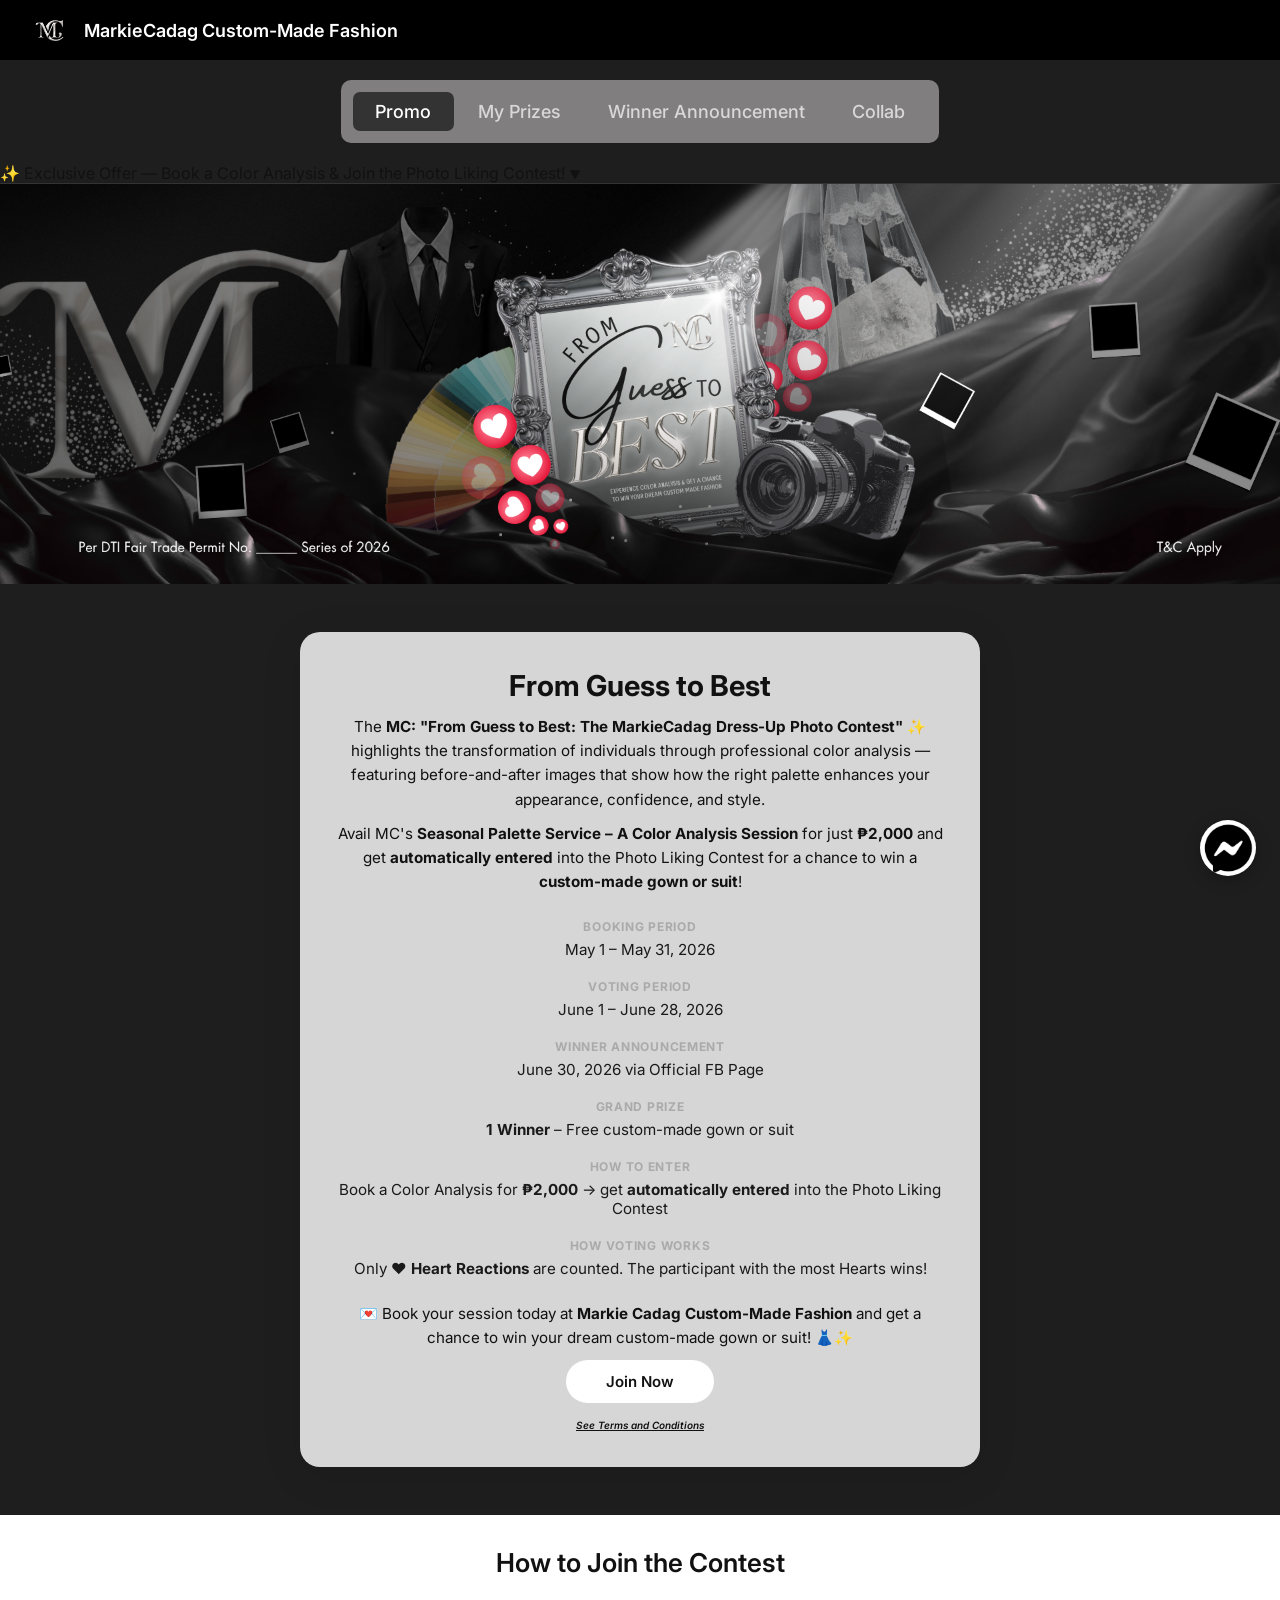
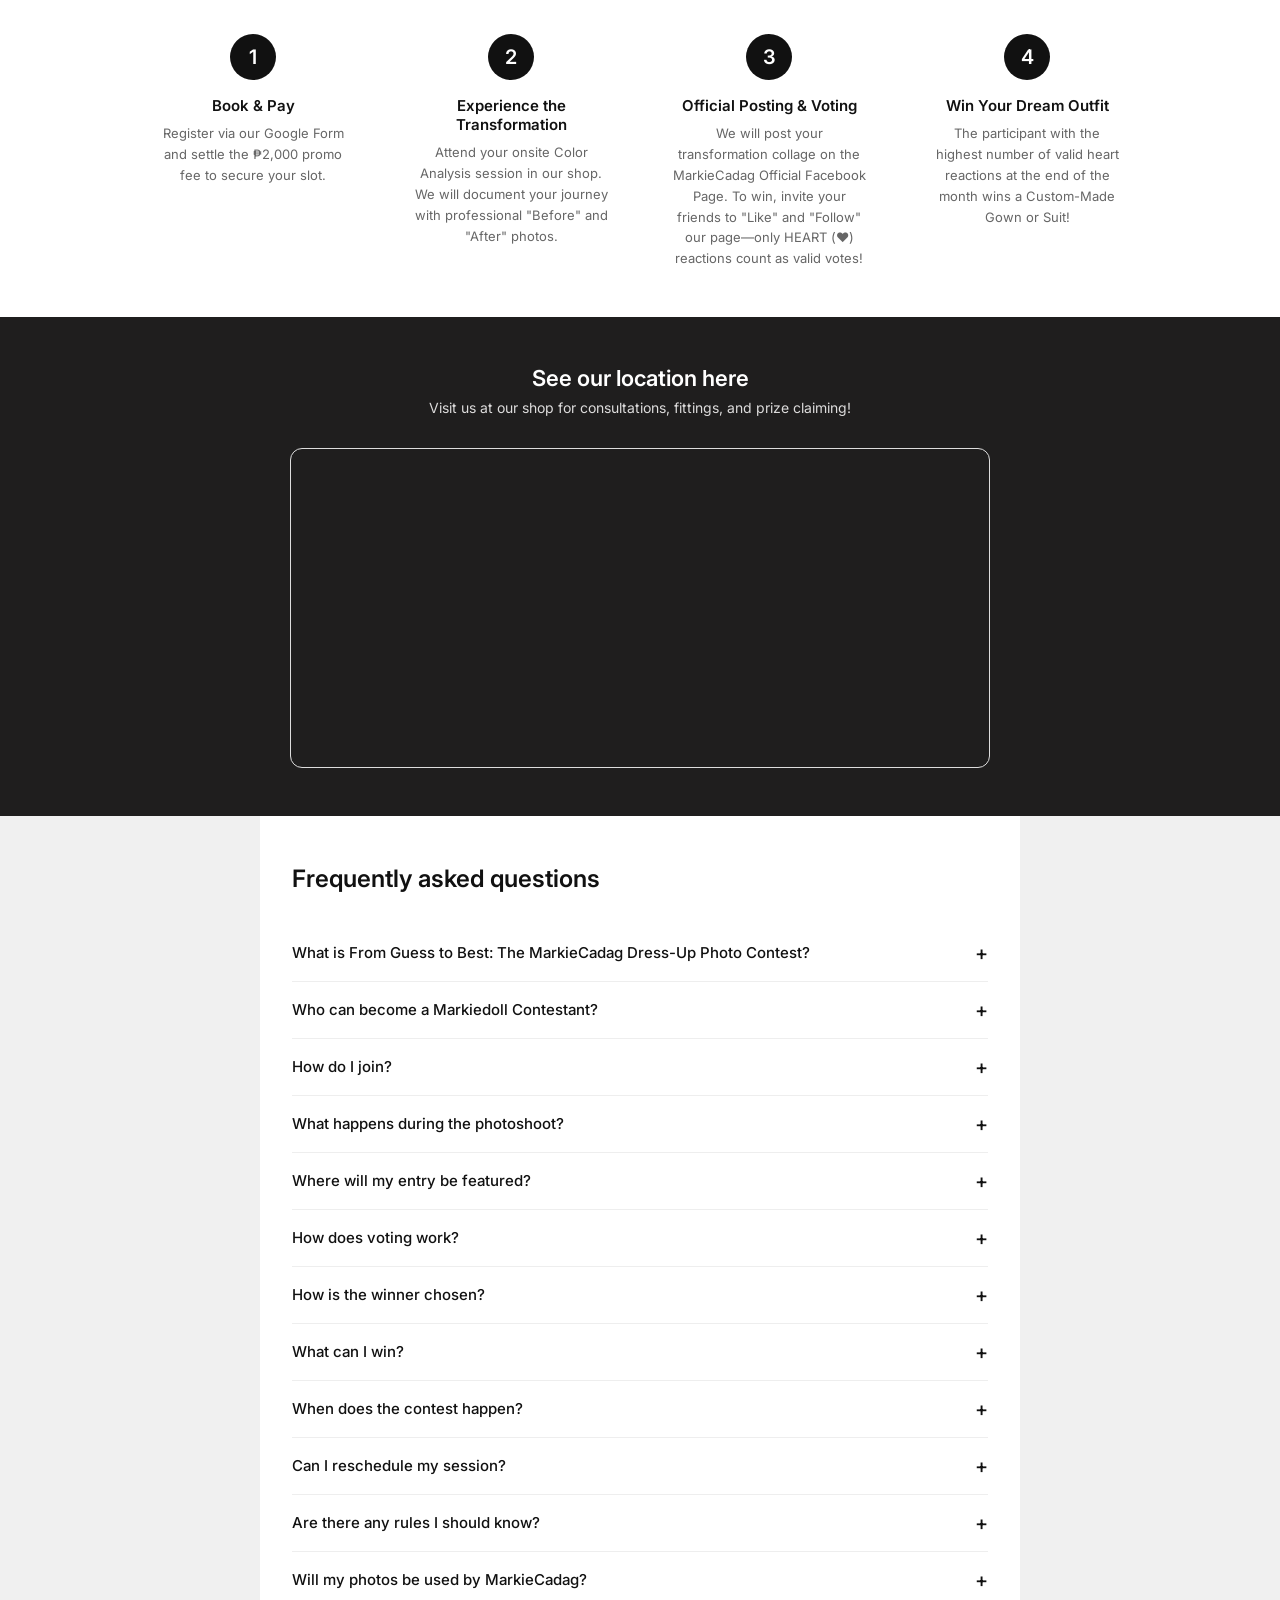
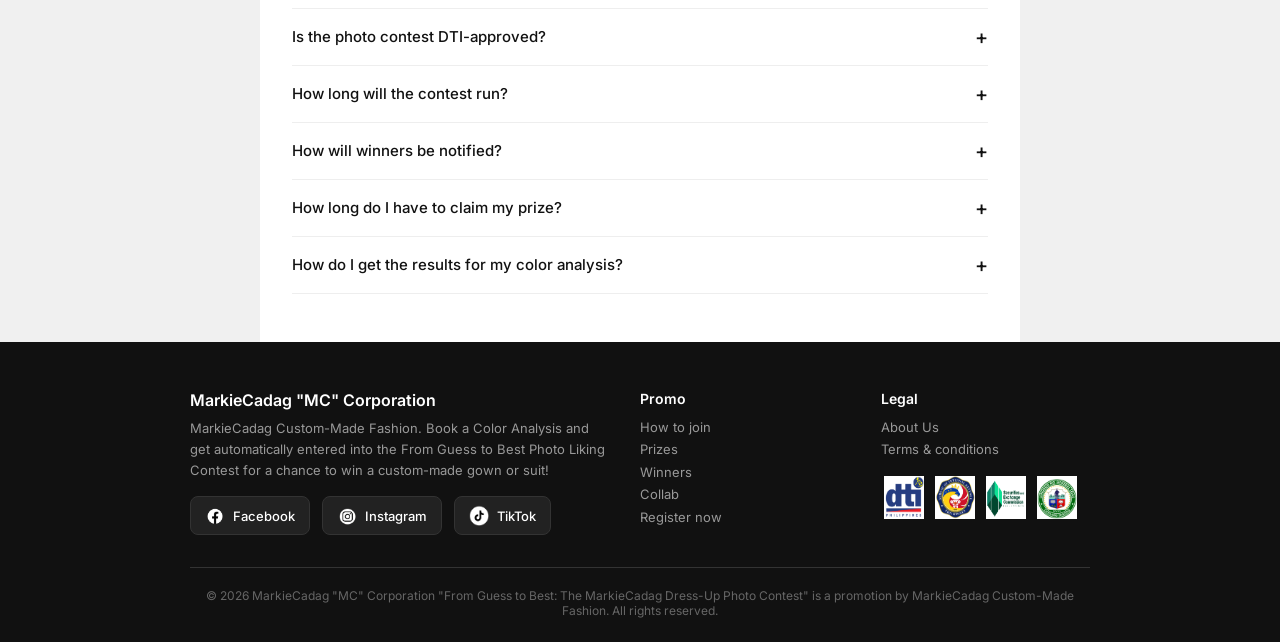
==== index.html @ fa9a9b85 "Update index.html" ====
<!DOCTYPE html>
<html lang="en">
<head>
  <meta charset="UTF-8" />
  <meta name="viewport" content="width=device-width, initial-scale=1.0" />
  <link rel="icon" type="image/x-icon" href="/images/mc_logo.jpg">
  <title>MC: From Guess to Best: The MarkieCadag Dress-Up Photo Contest</title>
  <link href="https://fonts.googleapis.com/css2?family=Inter:wght@400;500;600&display=swap" rel="stylesheet" />
  <link rel="stylesheet" href="style.css" />
  <script src="main.js" defer></script>
</head>
<body>

  <!-- ── NAVIGATION ── -->
  <nav class="nav">
    <img src="/images/mc_logo.jpg" style="width:36px;height:36px;border-radius:50%;">
    <span class="nav-name">MarkieCadag Custom-Made Fashion </span>
  </nav>

  <!-- ── TAB NAVIGATION ── -->
  <div class="tab-nav-wrap">
    <div class="tab-nav">
      <button class="tab-btn active" onclick="showTab('promo', this)">Promo</button>
      <button class="tab-btn" onclick="showTab('prizes', this)">My Prizes</button>
      <button class="tab-btn" onclick="showTab('winners', this)">Winner Announcement</button>
      <button class="tab-btn" onclick="showTab('partners', this)">Collab</button>
    </div>
  </div>

  <!-- ════════════════════════════ -->
  <!--        PROMO TAB            -->
  <!-- ════════════════════════════ -->
  <div id="tab-promo" class="tab-panel active">
  <!-- ── COLOR ANALYSIS TOGGLE SECTION ── -->
  <div class="ca-banner">
    <div class="ca-banner-bg"></div>
      <span>✨ Exclusive Offer — Book a Color Analysis & Join the Photo Liking Contest!</span>
      <span class="ca-toggle-icon">▼</span>
    <div class="ca-body">
      <div class="ca-content">

        <div class="ca-intro">
          <h2>MarkieCadag Seasonal Palettes</h2>
          <p class="ca-subtitle">A personal color analysis service — the <strong>first of its kind in Cavite</strong></p>
          <p>A color analysis provides a detailed profile based on your skin tone, hair color, eye color, and undertones — helping you discover which hair colors, makeup, nails, and clothing best complement your unique complexion. Every analysis is personalized to you.</p>
        </div>

        <div class="ca-seasons">
          <div class="ca-season spring">🌸 Spring</div>
          <div class="ca-season summer">☀️ Summer</div>
          <div class="ca-season autumn">🍂 Autumn</div>
          <div class="ca-season winter">❄️ Winter</div>
        </div>
        <p class="ca-seasons-note">The four seasonal palettes are matched to your natural coloring — undertone, contrast, and intensity — just like the colors found in nature across each season.</p>

        <div class="ca-process">
          <h3>The Process</h3>
          <ul>
            <li>✔️ Personal consultation to assess your skin tone and undertone</li>
            <li>✔️ Fabric and color draping to find your most flattering palette</li>
            <li>✔️ Expert styling recommendations for gowns and outfits</li>
            <li>✔️ Guidance on colors to wear (and avoid) for any occasion</li>
          </ul>
        </div>

        <div class="ca-offer">
          <p>✨ <strong>EXCLUSIVE OFFER:</strong> Book your Color Analysis Session for only <strong>₱2,000</strong> and get <strong>automatically entered 📸</strong> into the <strong>From Guess to Best Photo Liking Contest!</strong></p>
          <p>Win a chance to take home a <strong>custom-made gown or suit</strong>! 👗✨</p>
          <p>Discover your true seasonal palette and transform your look — because the right color doesn't just fit, you <em>glow</em> in it. 💫</p>
          <p>💌 Book your session today at <strong>Markie Cadag Custom-Made Fashion</strong></p>
          <a class="participate-btn" href="https://docs.google.com/forms/d/e/1FAIpQLSfZwjVvJwP896r486TQmcQbe8QaKeUr9hTY--pZrmanHstMAw/viewform?usp=preview" target="_blank">Book Now</a>
        </div>
      </div>
    </div>
  </div>

    <!-- Hero Poster -->
    <div class="hero-wrap">
       <div class="poster-placeholder">
          <img src="/images/header_img.png" class="hero-img">
        </div>
    </div>

<!-- Promo Info Card -->
<div class="promo-info-wrap">
  <div class="promo-info-card">
    <h2>From Guess to Best</h2>
    <p>The <strong>MC: "From Guess to Best: The MarkieCadag Dress-Up Photo Contest" ✨</strong> highlights the transformation of individuals through professional color analysis — featuring before-and-after images that show how the right palette enhances your appearance, confidence, and style.</p>
    <p>Avail MC's <strong>Seasonal Palette Service – A Color Analysis Session</strong> for just <strong>₱2,000</strong> and get <strong>automatically entered</strong> into the Photo Liking Contest for a chance to win a <strong>custom-made gown or suit</strong>!</p>
    <div class="promo-details-center">
      <div class="promo-detail-block">
        <span class="promo-detail-label">Booking Period</span>
        <span class="promo-detail-value">May 1 – May 31, 2026</span>
      </div>
      <div class="promo-detail-block">
        <span class="promo-detail-label">Voting Period</span>
        <span class="promo-detail-value">June 1 – June 28, 2026</span>
      </div>
      <div class="promo-detail-block">
        <span class="promo-detail-label">Winner Announcement</span>
        <span class="promo-detail-value">June 30, 2026 via Official FB Page</span>
      </div>
      <div class="promo-detail-block">
        <span class="promo-detail-label">Grand Prize</span>
        <ul class="promo-prize-list">
          <li><strong>1 Winner</strong> – Free custom-made gown or suit</li>
        </ul>
      </div>
      <div class="promo-detail-block">
        <span class="promo-detail-label">How to Enter</span>
        <span class="promo-detail-value">Book a Color Analysis for <strong>₱2,000</strong> → get <strong>automatically entered</strong> into the Photo Liking Contest</span>
      </div>
      <div class="promo-detail-block">
        <span class="promo-detail-label">How Voting Works</span>
        <span class="promo-detail-value">Only <strong>❤️ Heart Reactions</strong> are counted. The participant with the most Hearts wins!</span>
      </div>
    </div>
    <p class="promo-cta-text">💌 Book your session today at <strong>Markie Cadag Custom-Made Fashion</strong> and get a chance to win your dream custom-made gown or suit! 👗✨</p>
    <div class="promo-btn-group">
      <a class="participate-btn" href="https://docs.google.com/forms/d/e/1FAIpQLSfZwjVvJwP896r486TQmcQbe8QaKeUr9hTY--pZrmanHstMAw/viewform?usp=preview" target="_blank">Join Now</a>
    </div>
    <a class="tnc-link" href="tnc.html">See Terms and Conditions</a>
  </div>
</div>
  <!-- ── CLIENT WORK SLIDESHOW ──
  <div class="slideshow-section">
    <div class="promo-bg-track" id="promoBgTrack"></div>
  </div> -->
    <!-- Steps -->
    <div class="steps-section">
      <h2>How to Join the Contest</h2>
      <div class="steps-grid">
        <div class="step-card">
          <div class="step-num">1</div>
          <h3>Book & Pay</h3>
          <p>Register via our Google Form and settle the ₱2,000 promo fee to secure your slot.</p>
        </div>
        <div class="step-card">
          <div class="step-num">2</div>
          <h3>Experience the Transformation</h3>
          <p>Attend your onsite Color Analysis session in our shop. We will document your journey with professional "Before" and "After" photos.</p>
        </div>
        <div class="step-card">
          <div class="step-num">3</div>
          <h3>Official Posting & Voting</h3>
          <p>We will post your transformation collage on the MarkieCadag Official Facebook Page. To win, invite your friends to "Like" and "Follow" our page—only HEART (❤️) reactions count as valid votes!</p>
        </div>
        <div class="step-card">
          <div class="step-num">4</div>
          <h3>Win Your Dream Outfit</h3>
          <p>The participant with the highest number of valid heart reactions at the end of the month wins a Custom-Made Gown or Suit!</p>
        </div>
    </div>
  </div>

    <!-- Map / Location -->
    <div class="outlets-section">
      <h2>See our location here</h2>
      <p>Visit us at our shop for consultations, fittings, and prize claiming!</p>
      <div class="map-container">
        <iframe
          class="map-embed"
          src="https://www.google.com/maps/embed?pb=!1m18!1m12!1m3!1d3866.0079127958984!2d120.91348104034364!3d14.310972986199527!2m3!1f0!2f0!3f0!3m2!1i1024!2i768!4f13.1!3m3!1m2!1s0x3397d589eeb5bbed%3A0xb4084cfab37a0599!2sMARKIECADAG%20%22MC%22%20CUSTOM-MADE%20FASHION!5e0!3m2!1sen!2sph!4v1775528312958!5m2!1sen!2sph"
          allowfullscreen=""
          loading="lazy"
          referrerpolicy="no-referrer-when-downgrade">
        </iframe>
      </div>
    </div>

    <!-- FAQ -->
    <div class="faq-section">
      <h2>Frequently asked questions</h2>

      <div class="faq-item">
        <button class="faq-q" onclick="toggleFaq(this)">What is From Guess to Best: The MarkieCadag Dress-Up Photo Contest?</button>
        <div class="faq-a">It’s an exclusive photo contest by MarkieCadag Custom-Made Fashion where our clients—now called Markiedoll Contestants—showcase their stunning transformation through our Seasonal Palettes Color Analysis. From unsure to unforgettable—this is your moment.</div>
      </div>

      <div class="faq-item">
        <button class="faq-q" onclick="toggleFaq(this)">Who can become a Markiedoll Contestant?</button>
        <div class="faq-a">
          Anyone can step into their Markiedoll era! ✨ As long as you are:
          <ul>
            <li>18 years old and above</li>
            <li>A Philippine resident</li>
            <li>Successfully booked and completed your Seasonal Palettes session</li>
          </ul>
        </div>
      </div>

      <div class="faq-item">
        <button class="faq-q" onclick="toggleFaq(this)">How do I join?</button>
        <div class="faq-a">
          Joining is effortless:
          <ul>
            <li>Register through our official form</li>
            <li>Avail of the Seasonal Palettes session at ₱2,000</li>
            <li>Attend your scheduled session</li>
            <li>Let us capture your glow-up</li>
          </ul>
          Once done, you're officially a Markiedoll Contestant 💖
        </div>
      </div>

      <div class="faq-item">
        <button class="faq-q" onclick="toggleFaq(this)">What happens during the photoshoot?</button>
        <div class="faq-a">
          We capture your transformation story:
          <ul>
            <li>A "Before" photo (your natural starting point)</li>
            <li>An "After" moment where your glow truly shines ✨</li>
          </ul>
          For your after look, Markiedolls are encouraged to take a creative selfie that highlights their Seasonal Palette results — your colors, your moment, your spotlight.
        </div>
      </div>

      <div class="faq-item">
        <button class="faq-q" onclick="toggleFaq(this)">Where will my entry be featured?</button>
        <div class="faq-a">Your transformation will be showcased on the official MarkieCadag Facebook page, where your glow-up gets the attention it deserves.</div>
      </div>

      <div class="faq-item">
        <button class="faq-q" onclick="toggleFaq(this)">How does voting work?</button>
        <div class="faq-a">
          It's all about the love ❤️
          <ul>
            <li>Only Heart Reactions (❤️) count</li>
            <li>Voters must Like and Follow the official page</li>
            <li>The more hearts you earn, the closer you are to the crown</li>
          </ul>
        </div>
      </div>

      <div class="faq-item">
        <button class="faq-q" onclick="toggleFaq(this)">How is the winner chosen?</button>
        <div class="faq-a">
          Each batch will crown:
          <ul>
            <li>👑 1 Markiedoll of the Season (highest valid hearts)</li>
            <li>✨ 3 Radiant Finalists (consolation winners)</li>
          </ul>
          In case of a tie, judging will be based on:
          <ul>
            <li>Color Accuracy</li>
            <li>Overall Transformation</li>
          </ul>
        </div>
      </div>

      <div class="faq-item">
      <button class="faq-q" onclick="toggleFaq(this)">What can I win?</button>
      <div class="faq-a">
        Because every Markiedoll deserves luxury:
        <ul>
          <li>👑 Grand Prize: A custom-made gown or suit</li>
          <li>✨ Consolation Prize: 30% off on a custom-made piece (valid for 1 year)</li>
        </ul>
      </div>
    </div>

      <div class="faq-item">
        <button class="faq-q" onclick="toggleFaq(this)">When does the contest happen?</button>
        <div class="faq-a">The contest runs in exclusive batches (or seasons) lasting approximately 2 months each. All Markiedoll Contestants within a batch compete together, and the Markiedoll of the Season is crowned at the end of the second month.</div>
      </div>

      <div class="faq-item">
        <button class="faq-q" onclick="toggleFaq(this)">Can I reschedule my session?</button>
        <div class="faq-a">Yes, with a little planning ✨ Requests must be made at least 48 hours in advance and are subject to availability.</div>
      </div>

      <div class="faq-item">
        <button class="faq-q" onclick="toggleFaq(this)">Are there any rules I should know?</button>
        <div class="faq-a">
          To keep the competition fair and fabulous:
          <ul>
            <li>No fake accounts, bots, or auto-likers</li>
            <li>Votes must come from real followers</li>
            <li>Violations lead to disqualification</li>
          </ul>
        </div>
      </div>

      <div class="faq-item">
        <button class="faq-q" onclick="toggleFaq(this)">Will my photos be used by MarkieCadag?</button>
        <div class="faq-a">Yes—by joining, you become part of the brand story 💫 Your photos may be used for promotional features showcasing your transformation.</div>
      </div>

      <div class="faq-item">
        <button class="faq-q" onclick="toggleFaq(this)">Is the photo contest DTI-approved?</button>
        <div class="faq-a">Yes. The contest is registered with the Department of Trade and Industry (DTI). The permit number will be displayed in all official announcements.</div>
      </div>

      <div class="faq-item">
        <button class="faq-q" onclick="toggleFaq(this)">How long will the contest run?</button>
        <div class="faq-a">The booking period runs from May 1 to May 31, 2026. Voting runs June 1–28, 2026, with the winner announced on June 30, 2026.</div>
      </div>

      <div class="faq-item">
        <button class="faq-q" onclick="toggleFaq(this)">How will winners be notified?</button>
        <div class="faq-a">
          Winners will receive their well-deserved moment via:
          <ul>
            <li>SMS</li>
            <li>Private Message</li>
            <li>Registered Mail</li>
          </ul>
        </div>
      </div>
      
      <div class="faq-item">
        <button class="faq-q" onclick="toggleFaq(this)">How long do I have to claim my prize?</button>
        <div class="faq-a">You have 60 days to claim your prize after notification. Don’t miss your moment!</div>
      </div>

      <div class="faq-item">
        <button class="faq-q" onclick="toggleFaq(this)">How do I get the results for my color analysis?</button>
        <div class="faq-a">You can get the results of your color analysis after the consultation. Giving a soft and hard copy of the results. The soft copy will be sent to you via email after the consultation.</div>
      </div>
    </div>
  </div>

  <!-- ════════════════════════════ -->
  <!--        PRIZES TAB           -->
  <!-- ════════════════════════════ -->
<div id="tab-prizes" class="tab-panel">
  <div class="prizes-header">
    <h2>Prizes</h2>
    <p>4 winners per batch. Could you be next?</p>
  </div>

  <div class="prizes-grid">
    <div class="prize-card">
      <h3>👑 Grand Prize</h3>
      <h4 style="font-size: 14px; font-weight: 500; color: #444; margin-bottom: 0.5rem;">Custom-Made Gown or Suit</h4>
      <p>A custom-made gown or suit designed exclusively for you by MarkieCadag Custom-Made Fashion. You may provide inspiration or reference photos for the design.</p>
      <span class="prize-qty">1 winner per batch</span>
      <p class="tnc_prizes">T&C Apply</p>
    </div>
    <div class="prize-card">
      <h3>✨ Consolation Prize</h3>
      <h4 style="font-size: 14px; font-weight: 500; color: #444; margin-bottom: 0.5rem;">30% Discount Voucher</h4>
      <p>A voucher for 30% off on any custom-made garment by MarkieCadag Custom-Made Fashion. Valid for one (1) year from date of issuance.</p>
      <span class="prize-qty">3 winners per batch</span>
      <p class="tnc_prizes">T&C Apply</p>
    </div>
  </div>

  <div class="prizes-note">
    <p>Prizes are transferable but not convertible to cash. Additional accessories or modifications beyond the standard design are at the winner's expense. For out-of-town winners, consultations are conducted online and shipping fees are shouldered by the winner.</p>
    <a class="participate-btn" href="https://docs.google.com/forms/d/e/1FAIpQLSfZwjVvJwP896r486TQmcQbe8QaKeUr9hTY--pZrmanHstMAw/viewform?usp=preview" target="_blank">Join Now</a>
  </div>
</div>
  <!-- ════════════════════════════ -->
  <!--       WINNERS TAB           -->
  <!-- ════════════════════════════ -->
  <div id="tab-winners" class="tab-panel">

    <div class="winners-header">
      <h2>Winner Announcement</h2>
    </div>
    <div class="announcement">
      <h3>No winners yet. The announcement is on June 30, 2026 via the official Facebook page — stay tuned!</h3>
    </div>
    <div class="winners-table-section">
      
    </div>

    <div class="winners-notice-block">
      <p>Winners are announced via the official <a href="https://www.facebook.com/MCmarkiecadag" target="_blank">Markie Cadag Facebook page</a> through a live draw at the end of the month.</p>
    </div>

  </div>

    <!-- ════════════════════════════ -->
  <!--       OUR SUPPLIERS PARTNERS TAB          -->
  <!-- ════════════════════════════ -->
  <div id="tab-partners" class="tab-panel">
    <div class="partners-header">
      <h2>Our Collaborators</h2>
      <p>The collaborators who make this possible.</p>
    </div>

    <!-- Sponsor grid — add more .sponsor-card items as sponsors come in -->
    <div class="partners-grid">
      <!-- PLACEHOLDER: replace src, href, and name when sponsor is confirmed -->
      <a class="sponsor-card" target="_blank">
        <div class="sponsor-img-wrap">
          <img src="/images/partners/icon_catering.png" alt="Sponsor" class="sponsor-img">
          <div class="sponsor-overlay">Coming Soon</div>
        </div>
        <span class="sponsor-name">Catering Services</span>
      </a>

      <a class="sponsor-card" target="_blank">
        <div class="sponsor-img-wrap">
          <img src="/images/partners/icon_cp.png" alt="Sponsor" class="sponsor-img">
          <div class="sponsor-overlay">Coming Soon</div>
        </div>
        <span class="sponsor-name">Cakes & Pastries</span>
      </a>

      <a class="sponsor-card" target="_blank">
        <div class="sponsor-img-wrap">
          <img src="/images/partners/icon_events.png" alt="Sponsor" class="sponsor-img">
          <div class="sponsor-overlay">Coming Soon</div>
        </div>
        <span class="sponsor-name">Events Entertainment</span>
      </a>

      <a class="sponsor-card" target="_blank">
        <div class="sponsor-img-wrap">
          <img src="/images/partners/icon_eventstylist.png" alt="Sponsor" class="sponsor-img">
          <div class="sponsor-overlay">Coming Soon</div>
        </div>
        <span class="sponsor-name">Events Stylist</span>
      </a>

      <a class="sponsor-card" target="_blank">
        <div class="sponsor-img-wrap">
          <img src="/images/partners/icon_eventvenue.png" alt="Sponsor" class="sponsor-img">
          <div class="sponsor-overlay">Coming Soon</div>
        </div>
        <span class="sponsor-name">Events Venue</span>
      </a>

      <a class="sponsor-card" target="_blank">
        <div class="sponsor-img-wrap">
          <img src="/images/partners/icon_floral.png" alt="Sponsor" class="sponsor-img">
          <div class="sponsor-overlay">Coming Soon</div>
        </div>
        <span class="sponsor-name">Floral Arrangements</span>
      </a>

      <a class="sponsor-card" target="_blank">
        <div class="sponsor-img-wrap">
          <img src="/images/partners/icon_hairnmakeup.png" alt="Sponsor" class="sponsor-img">
          <div class="sponsor-overlay">Coming Soon</div>
        </div>
        <span class="sponsor-name">Hair & Makeup</span>
      </a>

      <a class="sponsor-card" target="_blank">
        <div class="sponsor-img-wrap">
          <img src="/images/partners/icon_micspeakers.png" alt="Sponsor" class="sponsor-img">
          <div class="sponsor-overlay">Coming Soon</div>
        </div>
        <span class="sponsor-name">Microphones & Speakers</span>
      </a>

      <a class="sponsor-card" target="_blank">
        <div class="sponsor-img-wrap">
          <img src="/images/partners/icon_pv.png" alt="Sponsor" class="sponsor-img">
          <div class="sponsor-overlay">Coming Soon</div>
        </div>
        <span class="sponsor-name">Photography & Videography</span>
      </a>
      
      <a class="sponsor-card" target="_blank">
        <div class="sponsor-img-wrap">
          <img src="/images/partners/icon_si.png" alt="Sponsor" class="sponsor-img">
          <div class="sponsor-overlay">Coming Soon</div>
        </div>
        <span class="sponsor-name">Souvenirs & Invitations</span>
      </a>

      <a class="sponsor-card" target="_blank">
        <div class="sponsor-img-wrap">
          <img src="/images/partners/icon_ess&acc.png" alt="Sponsor" class="sponsor-img">
          <div class="sponsor-overlay">Coming Soon</div>
        </div>
        <span class="sponsor-name">Essentials & Accessories</span>
      </a>

      <a class="sponsor-card" target="_blank">
        <div class="sponsor-img-wrap">
          <img src="/images/partners/mc_comingsoon.jpg" alt="Sponsor" class="sponsor-img">
          <div class="sponsor-overlay">Coming Soon</div>
        </div>
        <span class="sponsor-name">Coming Soon</span>
      </a>
    </div>

    <div class="partners-cta">
      <p>Interested in becoming a collaborator?</p>
      <a class="participate-btn" href="https://www.facebook.com/MCmarkiecadag" target="_blank">Message us on Facebook</a>
    </div>

  </div>

  <!-- ── FOOTER ── -->
  <footer>
    <div class="footer-grid">
      <div class="footer-brand">
        <h3>MarkieCadag "MC" Corporation</h3>
        <p>MarkieCadag Custom-Made Fashion. Book a Color Analysis and get automatically entered into the From Guess to Best Photo Liking Contest for a chance to win a custom-made gown or suit!</p>
        <div class="social-links">
          <a class="social-icon-btn" href="https://www.facebook.com/MCmarkiecadag" target="_blank" aria-label="Facebook">
            <img src="/images/social-media/icon_fb_bw.png" alt="Facebook" width="20" height="20">
            Facebook
          </a>
          <a class="social-icon-btn" href="https://www.instagram.com/markiecadagcustommadefashion" target="_blank" aria-label="Instagram">
            <img src="/images/social-media/icon_ig_bw.png" alt="Instagram" width="20" height="20">
            Instagram
          </a>
          <a class="social-icon-btn" href="https://www.tiktok.com/@mccustommadefashion" target="_blank" aria-label="TikTok">
            <img src="/images/social-media/icon_tt_bw.png" alt="TikTok" width="20" height="20">
            TikTok
          </a>
        </div>
      </div>
      <div class="footer-col">
        <h4>Promo</h4>
        <a href="#" onclick="showTab('promo', document.querySelectorAll('.tab-btn')[0]); return false;">How to join</a>
        <a href="#" onclick="showTab('prizes', document.querySelectorAll('.tab-btn')[1]); return false;">Prizes</a>
        <a href="#" onclick="showTab('winners', document.querySelectorAll('.tab-btn')[2]); return false;">Winners</a>
        <a href="#" onclick="showTab('partners', document.querySelectorAll('.tab-btn')[3]); return false;">Collab</a>
        <a href="https://forms.gle/apd4M7ybguxNPk2W8" target="_blank">Register now</a>
      </div>
      <div class="footer-col">
        <h4>Legal</h4>
        <a href="about.html">About Us</a>
        <a href="tnc.html">Terms &amp; conditions</a>
         <div class="legal-logo-wrap">
            <div class="legal-logo-grid">
              <div class="legal-logo">
                <img src="/images/legal/icon_dti.png" alt="DTI Logo">
              </div>
              <div class="legal-logo">
                <img src="/images/legal/icon_bir.png" alt="BIR Logo">
              </div>
               <div class="legal-logo">
                <img src="/images/legal/icon_sec.png" alt="SEC Logo">
              </div>
               <div class="legal-logo">
                <img src="/images/legal/icon_gentri.png" alt="Gen Tri Logo">
              </div>      
          </div>
        </div>
      </div>
    </div>
    <div class="footer-bottom">
      <p>© 2026 MarkieCadag "MC" Corporation "From Guess to Best: The MarkieCadag Dress-Up Photo Contest" is a promotion by MarkieCadag Custom-Made Fashion. All rights reserved.</p>
    </div>
  </footer>
      <a class="msg-float-btn" href="https://www.facebook.com/MCmarkiecadag" target="_blank">
        <img src="/images/social-media/icon_mess.png" alt="Message us on Messenger">
      </a>
</body>
</html>
---- style.css ----
* {
  box-sizing: border-box;
  margin: 0;
  padding: 0;
  font-family: 'Inter', sans-serif;
}

body {
  background: #f0f0f0;
  color: #111;
  min-height: 100vh;
  display: flex;
  flex-direction: column;
  overflow-x: hidden;
}

/* ── NAV ── */
.nav {
  background: rgb(0, 0, 0);
  padding: 0 2rem;
  display: flex;
  align-items: center;
  height: 60px;
  gap: 1rem;
  position: sticky;
  top: 0;
  z-index: 100;
}

.nav-name {
  color: #ffffff;
  font-size: 18px;
  font-weight: 600;
}

/* ── TAB NAV ── */
.tab-nav-wrap {
  display: flex;
  justify-content: center;
  padding: 1.25rem 0;
  position: sticky;
  top: 60px;
  z-index: 99;
  background: #1f1e1e;
  transition: background 0.3s ease;
}

.tab-nav {
  background: #807e7e;
  border-radius: 10px;
  display: inline-flex;
  padding: 12px;
  gap: 2px;
}

.tab-btn {
  padding: 0.55rem 1.4rem;
  font-size: 18px;
  font-weight: 500;
  cursor: pointer;
  border: none;
  background: transparent;
  color: rgba(255, 255, 255, 0.7);
  border-radius: 7px;
  transition: background 0.15s, color 0.15s;
  white-space: nowrap;
  font-family: 'Inter', sans-serif;
}

.tab-btn.active {
  background: #333;
  color: white;
}

/* ── TAB PANELS ── */
.tab-panel {
  display: none;
}

.tab-panel.active {
  display: block;
}

/* ── HERO POSTER ── */
.hero-wrap {
  display: flex;
  justify-content: center;
  background: #1f1e1e;
}

.hero-img {
  width: 100%;
  height: auto;
  display: block;
  object-fit: cover;
  border-radius: 0px
}

.hero-poster {
  width: 100%;
  height: auto; 
  max-width: 1700px;
  border-radius: 14px;
  overflow: hidden;
  background: transparent;
}

.poster-placeholder {
  width: 100%;
  display: flex;
  flex-direction: column;
  align-items: center;
  background: transparent;
  color: transparent;
  font-size: 14px;
  gap: 8px;
}

.poster-placeholder span {
  font-size: 32px;
}


/* ── PROMO INFO CARD ── */
.promo-info-wrap {
  position: relative;
  overflow: hidden;
  padding: 48px 16px;
  background: #1f1e1e;
  min-height: auto;
}
img, iframe {
  max-width: 100%;
  height: auto;
  display: block;
}
/* ── SLIDESHOW SECTION ── */
.slideshow-section {
  position: relative;
  overflow: hidden;
  height: 460px;
  background: #1f1e1e;
  display: flex;
  align-items: center;
}

.promo-bg-track {
  position: absolute;
  top: 0;
  left: 0;
  display: flex;
  align-items: center;
  gap: 16px;
  will-change: transform;
  z-index: 0;
  pointer-events: auto;
  border-radius: 12px;
}

/* exception for scrolling bg images */
.promo-bg-track img {
  height: 400px !important;
  max-height: none !important;
  width: auto;
  object-fit: cover;
  border-radius: 12px;
  opacity: 0.85;
  flex-shrink: 0;
  filter: grayscale(10%);
  user-select: none;
  -webkit-user-drag: none;
}

.promo-bg-track a {
  flex-shrink: 0;
  display: block;
}

.promo-bg-track img {
  height: 500px !important;
  max-height: none !important;
  width: auto;
  object-fit: cover;
  border-radius: 12px;
  opacity: 0.85;
  flex-shrink: 0;
  filter: grayscale(10%);
  user-select: none;
  -webkit-user-drag: none;
}
/* Card */
.promo-info-card {
  position: relative;
  z-index: 1;
  max-width: 680px;
  margin: 0 auto;
  background: rgba(255, 255, 255, 0.82);
  /* backdrop-filter: blur(10px);
  -webkit-backdrop-filter: blur(10px); */
  border-radius: 20px;
  padding: 36px 32px;
  box-shadow: 0 8px 40px rgba(0,0,0,0.10);
  text-align: center;
}

.promo-info-card h2 {
  font-size: 1.8rem;
  margin-bottom: 12px;
}

.promo-info-card p {
  font-size: 0.95rem;
  line-height: 1.6;
  margin-bottom: 10px;
}

/* Centered details */
.promo-details-center {
  margin: 24px 0;
  display: flex;
  flex-direction: column;
  align-items: center;
  gap: 20px;
}

.promo-detail-block {
  display: flex;
  flex-direction: column;
  align-items: center;
  gap: 6px;
}

.promo-detail-label {
  font-size: 0.75rem;
  font-weight: 700;
  text-transform: uppercase;
  letter-spacing: 0.06em;
  color: #aaa;
}

.promo-detail-value {
  font-size: 0.95rem;
  color: #1a1a1a;
}

/* Prize list */
.promo-prize-list {
  list-style: none;
  padding: 0;
  margin: 0;
  display: flex;
  flex-direction: column;
  gap: 6px;
}

.promo-prize-list li {
  font-size: 0.95rem;
  color: #1a1a1a;
}

.promo-cta-text {
  margin: 18px 0 20px;
  font-size: 0.95rem;
}

/* Buttons */
.promo-btn-group {
  display: flex;
  align-items: center;
  justify-content: center;
  gap: 16px;
  flex-wrap: wrap;
}

@media (max-width: 520px) {
  .promo-info-card { padding: 24px 18px; }
}

/* ── COLOR ANALYSIS BANNER ── */
.ca-banner {
  background: #1f1e1e;
  border-bottom: 1px solid #333;
  position: relative;
  overflow: hidden;
}

.ca-banner-bg {
  position: absolute;
  inset: 0;
  background-image: url('/images/mc_ca_bg.png');
  background-size: cover;
  background-position: center;
  opacity: 0;
  z-index: 0;
  pointer-events: none;
  transition: opacity 0.2s ease;
}

.ca-banner.open .ca-banner-bg {
  opacity: 0.15;
}

@media (min-width: 601px) {
  .ca-banner-bg {
    background-size: cover;
    background-position: center;
    background-repeat: no-repeat;
  }
}

.ca-body {
  position: relative;
  z-index: 1;
  display: none;
  overflow: hidden;
}

.ca-body.open {
  display: block;
}

.ca-toggle {
  position: relative;
  z-index: 1;
  width: 100%;
  background: transparent;
  border: none;
  color: white;
  padding: 1rem 1.5rem;
  font-size: 14px;
  font-weight: 600;
  font-family: 'Inter', sans-serif;
  cursor: pointer;
  display: flex;
  justify-content: space-between;
  align-items: center;
  gap: 1rem;
  transition: background 0.15s;
  text-align: left;
}

.ca-toggle:hover {
  background: rgba(255,255,255,0.05);
}

.ca-toggle-icon {
  font-size: 12px;
  flex-shrink: 0;
  transition: transform 0.3s;
}

.ca-toggle.open .ca-toggle-icon {
  transform: rotate(180deg);
}

.ca-body {
  display: none;
  overflow: hidden;
}

.ca-body.open {
  display: block;
}

.ca-content {
  max-width: 760px;
  margin: 0 auto;
  padding: 2rem 1.5rem 2.5rem;
  color: #ddd;
  display: flex;
  flex-direction: column;
  gap: 2rem;
}

.ca-intro h2 {
  font-size: 1.5rem;
  color: white;
  margin-bottom: 0.4rem;
}

.ca-subtitle {
  font-size: 0.9rem;
  color: #aaa;
  margin-bottom: 0.75rem;
}

.ca-intro p {
  font-size: 0.9rem;
  line-height: 1.7;
  color: #bbb;
}

/* Season pills */
.ca-seasons {
  display: flex;
  gap: 10px;
  justify-content: center;
  flex-wrap: wrap;
}

.ca-season {
  padding: 8px 20px;
  border-radius: 30px;
  font-size: 13px;
  font-weight: 600;
  border: 1px solid rgba(255,255,255,0.15);
}

.ca-season.spring  { background: rgba(255, 182, 193, 0.15); color: #ffb6c1; }
.ca-season.summer  { background: rgba(255, 220, 120, 0.15); color: #ffd878; }
.ca-season.autumn  { background: rgba(205, 133,  63, 0.15); color: #cd853f; }
.ca-season.winter  { background: rgba(135, 206, 250, 0.15); color: #87cefa; }

.ca-seasons-note {
  font-size: 0.85rem;
  color: #999;
  text-align: center;
  line-height: 1.6;
}

/* Process list */
.ca-process{
    margin-top: 10px;
}
.ca-process h3 {
  font-size: 1rem;
  font-weight: 600;
  color: white;
  margin-bottom: 0.75rem;
  margin-top: 10px;
}

.ca-process ul {
  list-style: none;
  padding: 0;
  display: flex;
  flex-direction: column;
  gap: 8px;
}

.ca-process ul li {
  font-size: 0.9rem;
  color: #bbb;
  line-height: 1.5;
}

/* Offer block */
.ca-offer {
  background: rgba(255,255,255,0.05);
  border: 1px solid rgba(255,255,255,0.1);
  border-radius: 14px;
  padding: 1.5rem;
  text-align: center;
  display: flex;
  flex-direction: column;
  gap: 8px;
}

.ca-offer p {
  font-size: 0.9rem;
  color: #ccc;
  line-height: 1.6;
}

.ca-offer .participate-btn {
  margin: 0.75rem auto 0;
}

.participate-btn {
  display: inline-block;
  background: white;
  color: #111;
  border: none;
  border-radius: 30px;
  padding: 0.75rem 2.5rem;
  font-size: 15px;
  font-weight: 600;
  cursor: pointer;
  font-family: 'Inter', sans-serif;
  margin-bottom: 1rem;
  text-decoration: none;
}

.participate-btn:hover {
  background: #333;
}

.tnc-link {
  display: block;
  text-align: center;
  font-size: 10px;
  font-weight: 600;
  font-style: italic;
  color: #111;
  text-decoration: underline;
  cursor: pointer;
}

/* ── STEPS ── */
.steps-section {
  background: white;
  padding: 2rem 1rem;
  text-align: center;
  position: relative;
}

.steps-section h2 {
  font-size: 26px;
  font-weight: 600;
  margin-bottom: 2.5rem;
  color: #111;
}

.steps-grid {
  display: flex;
  flex-wrap: wrap;
  justify-content: center;
  gap: 2rem;
  max-width: 1000px;
  margin: 0 auto;
}

.step-card {
  padding: 1rem;
  width: calc(25% - 1.5rem);
  box-sizing: border-box;
}

.step-num {
  width: 46px;
  height: 46px;
  border-radius: 50%;
  background: #111;
  color: white;
  font-size: 20px;
  font-weight: 600;
  display: flex;
  align-items: center;
  justify-content: center;
  margin: 0 auto 1rem;
}

.step-card h3 {
  font-size: 15px;
  font-weight: 600;
  margin-bottom: 0.5rem;
  color: #111;
}

.step-card p {
  font-size: 13px;
  color: #666;
  line-height: 1.6;
}

/* ── Floating Messenger Button ── */
.msg-float-btn {
  position: fixed;
  bottom: 1.5rem;
  right: 1.5rem;
  width: 56px;
  height: 56px;
  border-radius: 50%;
  overflow: hidden;
  display: flex;
  align-items: center;
  justify-content: center;
  box-shadow: 0 4px 16px rgba(0,0,0,0.25);
  z-index: 999;
  transition: transform 0.15s, box-shadow 0.15s;
}

.msg-float-btn:hover {
  transform: scale(1.1);
  box-shadow: 0 6px 24px rgba(0,0,0,0.35);
}

.msg-float-btn img {
  width: 100%;
  height: 100%;
  object-fit: cover;
}


/* ── OUTLETS / MAP ── */
.outlets-section {
  background: #1f1e1e;
  padding: 3rem 2rem;
  text-align: center;
}

.outlets-section h2 {
  font-size: 22px;
  font-weight: 600;
  margin-bottom: 0.5rem;
  color: #ffffff;
}

.outlets-section p {
  color: #dddcdc;
  margin-bottom: 2rem;
  font-size: 14px;
}

.map-container {
  max-width: 700px;
  margin: 0 auto;
  border-radius: 12px;
  overflow: hidden;
  border: 1px solid #ddd;
  height: 320px;
}

.map-embed {
  width: 100%;
  height: 100%;
  border: 0;
}

/* ── FAQ ── */
.faq-section {
  background: white;
  padding: 3rem 2rem;
  max-width: 760px;
  margin: 0 auto;
}

.faq-section h2 {
  font-size: 24px;
  font-weight: 600;
  margin-bottom: 2rem;
  color: #111;
}

.faq-item {
  border-bottom: 1px solid #eee;
}

.faq-q {
  width: 100%;
  text-align: left;
  background: none;
  border: none;
  cursor: pointer;
  padding: 1rem 0;
  font-size: 15px;
  font-weight: 500;
  display: flex;
  justify-content: space-between;
  align-items: center;
  color: #111;
  font-family: 'Inter', sans-serif;
}

.faq-q::after {
  content: '+';
  font-size: 20px;
  color: #111;
  flex-shrink: 0;
  margin-left: 1rem;
}

.faq-q.open::after {
  content: '−';
}

.faq-a {
  font-size: 14px;
  color: #555;
  line-height: 1.7;
  padding-bottom: 1rem;
  display: none;
  margin-top: 0;
}

.faq-a.open {
  display: block;
}

.faq-a ul {
  margin: 4px 0 4px 1.25rem;
  padding: 0;
  display: flex;
  flex-direction: column;
  gap: 4px;
}

.faq-a ul li {
  font-size: 14px;
  color: #555;
  line-height: 1.6;
}

/* ── PRIZES TAB ── */
.prizes-header {
  background: #111;
  padding: 3rem 2rem;
  text-align: center;
  color: white;
}

.prizes-header h2 {
  font-size: 32px;
  font-weight: 600;
  margin-bottom: 0.5rem;
}

.prizes-header p {
  opacity: 0.7;
  font-size: 16px;
}

.prizes-grid {
  display: grid;
  grid-template-columns: repeat(2, 1fr);
  gap: 1.5rem;
  padding: 2.5rem 2rem 1rem;
  max-width: 800px;
  margin: 0 auto;
}

.prize-card {
  background: white;
  border: 0.5px solid #e0e0e0;
  border-radius: 12px;
  padding: 2rem 1.5rem;
  text-align: center;
}

.prize-card h3 {
  font-size: 17px;
  font-weight: 600;
  margin-bottom: 0.5rem;
  color: #111;
}

.prize-card p {
  font-size: 13px;
  color: #666;
  line-height: 1.5;
}

.prize-qty {
  display: inline-block;
  background: #f5f5f5;
  color: #333;
  font-size: 12px;
  font-weight: 500;
  padding: 3px 10px;
  border-radius: 20px;
  margin-top: 0.75rem;
  border: 1px solid #e0e0e0;
}

.prizes-note {
  max-width: 800px;
  margin: 0 auto;
  padding: 0 2rem 3rem;
  text-align: center;
}

.prizes-note p {
  font-size: 13px;
  color: #888;
  line-height: 1.7;
  margin-bottom: 1.5rem;
}

.tnc_prizes {
  font-size: 13px;
  color: #888;
  line-height: 1.7;
  margin-top: 0.75rem;
  font-style: italic;
}
/* ── WINNERS TAB ── */
.winners-header {
  background: #111;
  padding: 3rem 2rem;
  text-align: center;
  color: white;
}

.winners-header h2 {
  font-size: 32px;
  font-weight: 600;
  margin-bottom: 0.5rem;
}

.winners-header p {
  opacity: 0.7;
}

.winners-table-section {
  padding: 2.5rem 2rem;
  max-width: 700px;
  margin: 0 auto;
}

.winners-table-section h3 {
  font-size: 16px;
  font-weight: 600;
  margin-bottom: 1rem;
  color: #111;
}

.w-table {
  width: 100%;
  border-collapse: collapse;
  font-size: 13px;
}

.w-table th {
  background: #111;
  color: white;
  padding: 0.75rem 1rem;
  text-align: left;
  font-weight: 500;
}

.w-table td {
  padding: 0.75rem 1rem;
  border-bottom: 1px solid #eee;
}

.w-table tr:last-child td {
  border-bottom: none;
}

.prize-tag {
  display: inline-block;
  background: #f5f5f5;
  color: #333;
  font-size: 11px;
  padding: 2px 8px;
  border-radius: 10px;
  border: 1px solid #ddd;
  font-weight: 500;
}

.winners-notice-block {
  max-width: 700px;
  margin: 0 auto;
  padding: 0 2rem 3rem;
  background: #f9f9f9;
  border-top: 1px solid #eee;
  padding-top: 1.5rem;
  text-align: center;
}

.winners-notice-block p {
  font-size: 14px;
  color: #666;
  line-height: 1.7;
}

.winners-notice-block a {
  color: #111;
  font-weight: 600;
}

/* ── FOOTER ── */
footer {
  background: #111;
  color: #ccc;
  padding: 3rem 2rem 1.5rem;
  margin-top: auto;
}

.footer-grid {
  display: grid;
  grid-template-columns: 2fr 1fr 1fr;
  gap: 2rem;
  max-width: 900px;
  margin: 0 auto 2rem;
}

.footer-brand h3 {
  color: white;
  font-size: 16px;
  font-weight: 600;
  margin-bottom: 0.5rem;
}

.footer-brand p {
  font-size: 13px;
  line-height: 1.6;
  color: #999;
}

.footer-col h4 {
  color: white;
  font-size: 14px;
  font-weight: 600;
  margin-bottom: 0.75rem;
}

.footer-col a {
  display: block;
  color: #999;
  font-size: 13px;
  text-decoration: none;
  margin-bottom: 0.4rem;
}

.footer-col a:hover {
  color: white;
}

.legal-logo-wrap {
  /* display: flex; */
  gap: 12px;
  margin-top: 1rem;
  flex-direction: row;
}
.legal-logo-grid {
  display: flex;
  gap: 5px;
  max-width: 800px;
  flex-direction: row;
  margin: 0 auto;
}
.legal-logo {
  padding: 3px;
}
.legal-logo img{
  height: 100%;
  width: 40px;
}
.footer-bottom {
  border-top: 1px solid #333;
  padding-top: 1.25rem;
  text-align: center;
  font-size: 12px;
  color: #666;
  max-width: 900px;
  margin: 0 auto;
}

.social-links {
  display: flex;
  gap: 12px;
  margin-top: 1rem;
}

.social-icon-btn {
  display: inline-flex;
  align-items: center;
  gap: 8px;
  background: #222;
  color: white;
  border: 1px solid #333;
  border-radius: 8px;
  padding: 8px 14px;
  font-size: 13px;
  font-weight: 500;
  cursor: pointer;
  text-decoration: none;
  font-family: 'Inter', sans-serif;
  transition: background 0.15s, border-color 0.15s;
}

.social-icon-btn:hover {
  background: #333;
  border-color: #555;
}

/* ── PARTNERS TAB ── */
.partners-header {
  background: #111;
  padding: 3rem 2rem;
  text-align: center;
  color: white;
}

.partners-header h2 {
  font-size: 32px;
  font-weight: 600;
  margin-bottom: 0.5rem;
}

.partners-header p {
  opacity: 0.7;
  font-size: 16px;
}

.partners-grid {
  display: grid;
  grid-template-columns: repeat(3, 1fr);
  gap: 1.5rem;
  max-width: 900px;
  margin: 0 auto;
  padding: 2.5rem 2rem 1rem;
}

.sponsor-card {
  text-decoration: none;
  display: flex;
  flex-direction: column;
  align-items: center;
  gap: 0.75rem;
  cursor: pointer;
}

.sponsor-img-wrap {
  position: relative;
  width: 100%;
  aspect-ratio: 1 / 1;
  border-radius: 14px;
  overflow: hidden;
  border: 1px solid #e0e0e0;
  background: #f5f5f5;
}

.sponsor-img {
  width: 100%;
  height: 100%;
  object-fit: cover;
  display: block;
  transition: transform 0.2s;
}

.sponsor-card:hover .sponsor-img {
  transform: scale(1.04);
}

.sponsor-overlay {
  position: absolute;
  inset: 0;
  background: rgba(0, 0, 0, 0.45);
  color: white;
  font-size: 13px;
  font-weight: 600;
  display: flex;
  align-items: center;
  justify-content: center;
  opacity: 0;
  transition: opacity 0.2s;
}

.sponsor-card:hover .sponsor-overlay {
  opacity: 1;
}

.sponsor-name {
  font-size: 13px;
  font-weight: 500;
  color: #888;
  text-align: center;
}

.partners-cta {
  max-width: 900px;
  margin: 1rem auto 3rem;
  padding: 0 2rem;
  text-align: center;
}

.partners-cta p {
  font-size: 14px;
  color: #888;
  margin-bottom: 1rem;
}

@media (max-width: 600px) {
  .steps-grid {
    display: grid;
    grid-template-columns: 1fr;
  }
  .step-card {
    width: 100%;
  }

  .prizes-grid { grid-template-columns: 1fr; }
  .partners-grid { grid-template-columns: repeat(2, 1fr); }
  .footer-grid { grid-template-columns: 1fr 1fr; }
  .tab-btn { padding: 0.55rem 1rem; font-size: 13px; }
  .promo-info-card { padding: 1.5rem 1.25rem 1.25rem; }

  .hero-poster {
    height: 260px;
  }

  .hero-img {
    width: 100%;
    height: 100%;
    object-fit: cover;
    object-position: center;
    border-radius: 0px;
  }
  
  .nav {
    padding: 0.6rem 1rem;
  }

  .nav-name {
    font-size: 14px;
  }

  .nav img {
    width: 28px;
    height: 28px;
  }
  
  .tab-nav-wrap {
    padding: 0.5rem 0.25rem; 
  }

  .tab-nav {
    padding: 3px; 
    gap: 4px;
    flex-wrap: wrap; 
    justify-content: center;
  }

  .tab-btn {
    padding: 0.45rem 0.7rem; 
    font-size: 12px;
  }
  .footer-grid {
    grid-template-columns: 1fr;
    gap: 1.5rem;
  }

  .footer-col,
  .footer-brand {
    width: 100%;
  }
  
  .social-links {
    gap: 0.5rem; 
  }

  .social-icon-btn {
    font-size: 12px;
    padding: 0.4rem 0.6rem;
  }

  .social-icon-btn img {
    width: 16px;
    height: 16px;
  }
}

  @media (max-width: 480px) {
    .social-icon-btn {
      font-size: 0; /* hide text */
      padding: 0.5rem;
    }

    .social-icon-btn img {
      width: 18px;
      height: 18px;
    }
}
.announcement {
  margin-top: 12px;
  padding: 2rem;
  border-radius: 12px;
  text-align: center;
  border: 1px solid #eee;
  display: flex;
  flex-direction: column;
  align-items: center;
  justify-content: center;
}

@media (max-width: 600px) {
  .hero-img {
    border-radius: 0px;
    content: url('/images/header_mobile.png');
  }
}

@media (max-width: 600px) {
  .ca-seasons {
    display: grid;
    grid-template-columns: repeat(2, minmax(0, 1fr));
    gap: 10px;
  }

  .ca-season {
    width: 100%;
    text-align: center;
  }

  .ca-banner-bg {
    background-position: top center;
    background-size: contain;
    background-repeat: no-repeat;
  }

  .ca-banner.open .ca-banner-bg {
    opacity: 0.35;
  }

  .ca-banner {
    background: #000;
  }

  .ca-toggle {
    background: rgba(0,0,0,0.5);
  }

  .ca-content {
    background: rgba(0,0,0,0.55);
    border-radius: 12px;
    padding: 1.5rem 1rem;
    gap: 1.25rem;
  }

  .ca-seasons-note {
    margin-top: -0.5rem;
    padding-bottom: 0;
  }
}

@media (max-width: 600px) {
  .tab-nav {
    display: grid;
    grid-template-columns: 1fr 1fr;
    padding: 6px;
    gap: 4px;
    width: 100%;
    border-radius: 10px;
  }

  .tab-btn {
    padding: 0.55rem 0.5rem;
    font-size: 12px;
    text-align: center;
    white-space: normal;
    line-height: 1.3;
  }

  .tab-nav-wrap {
    padding: 0.5rem 0.75rem;
  }
}
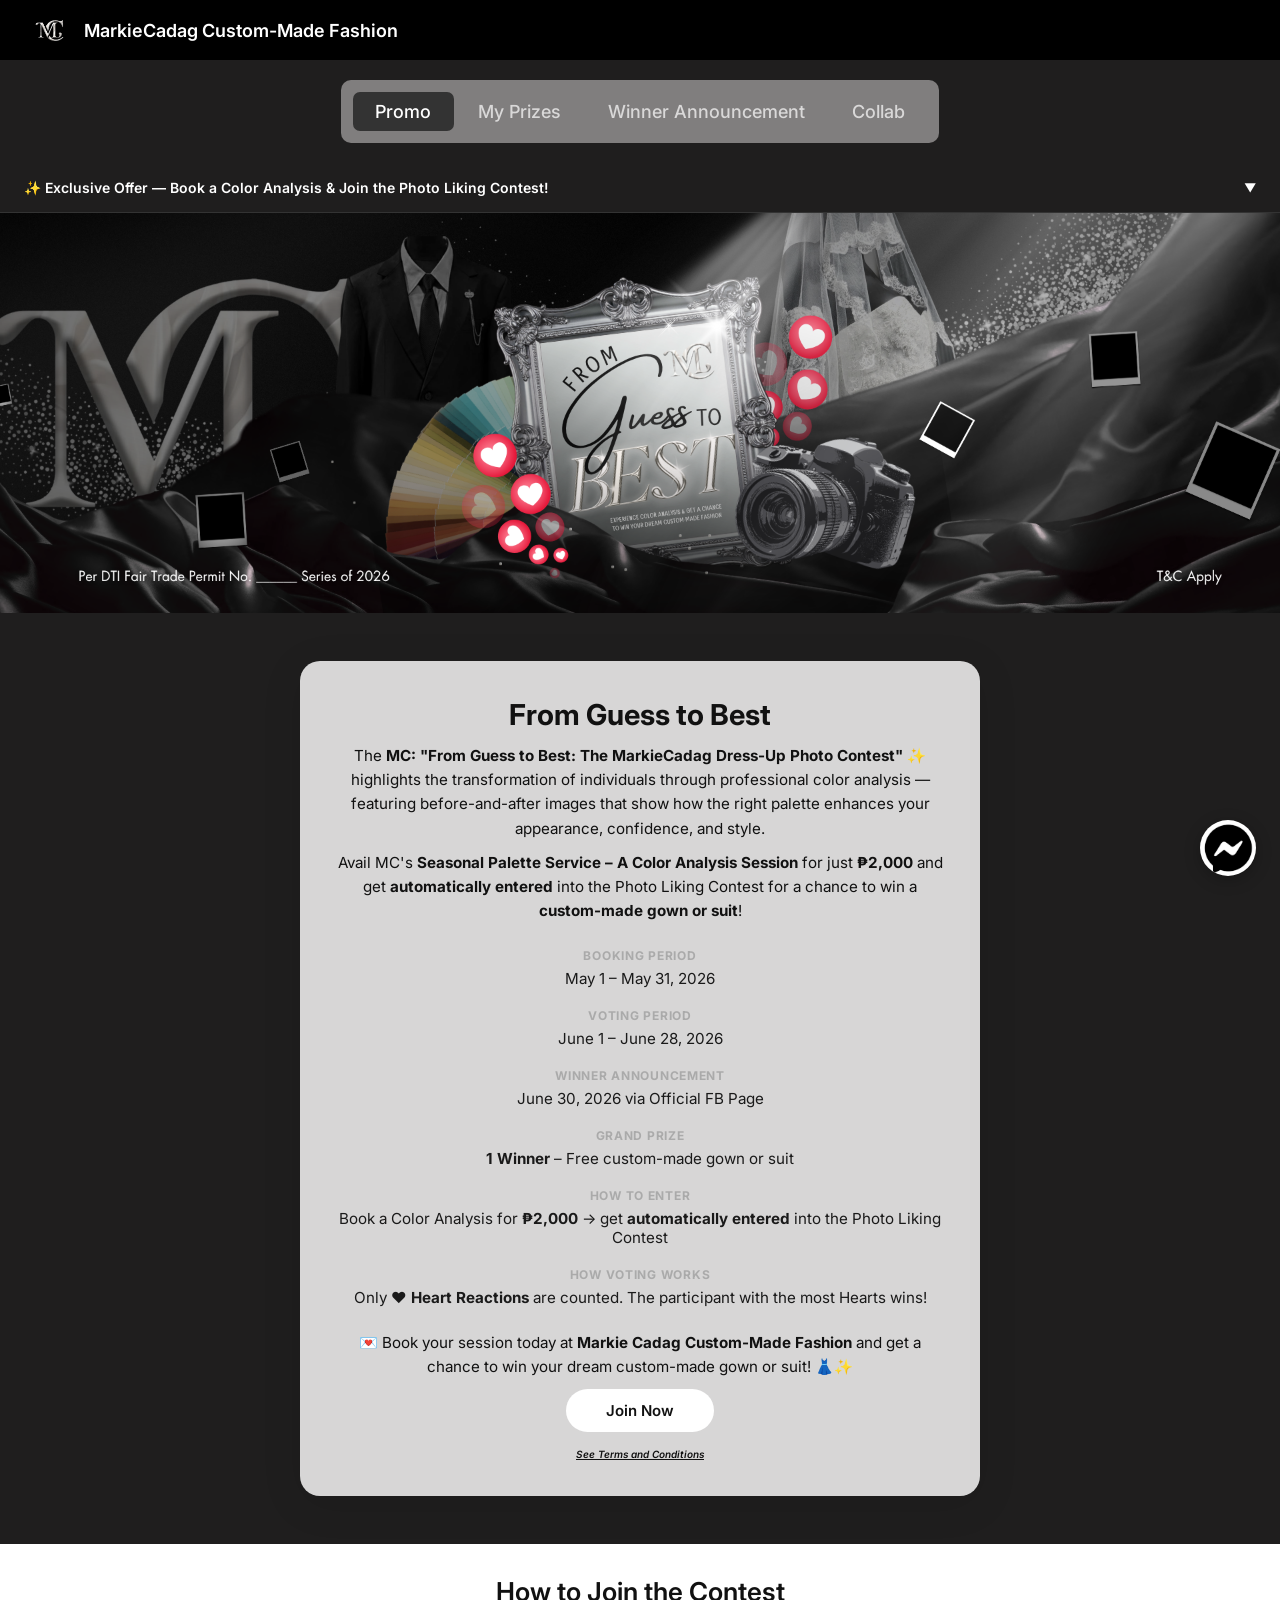
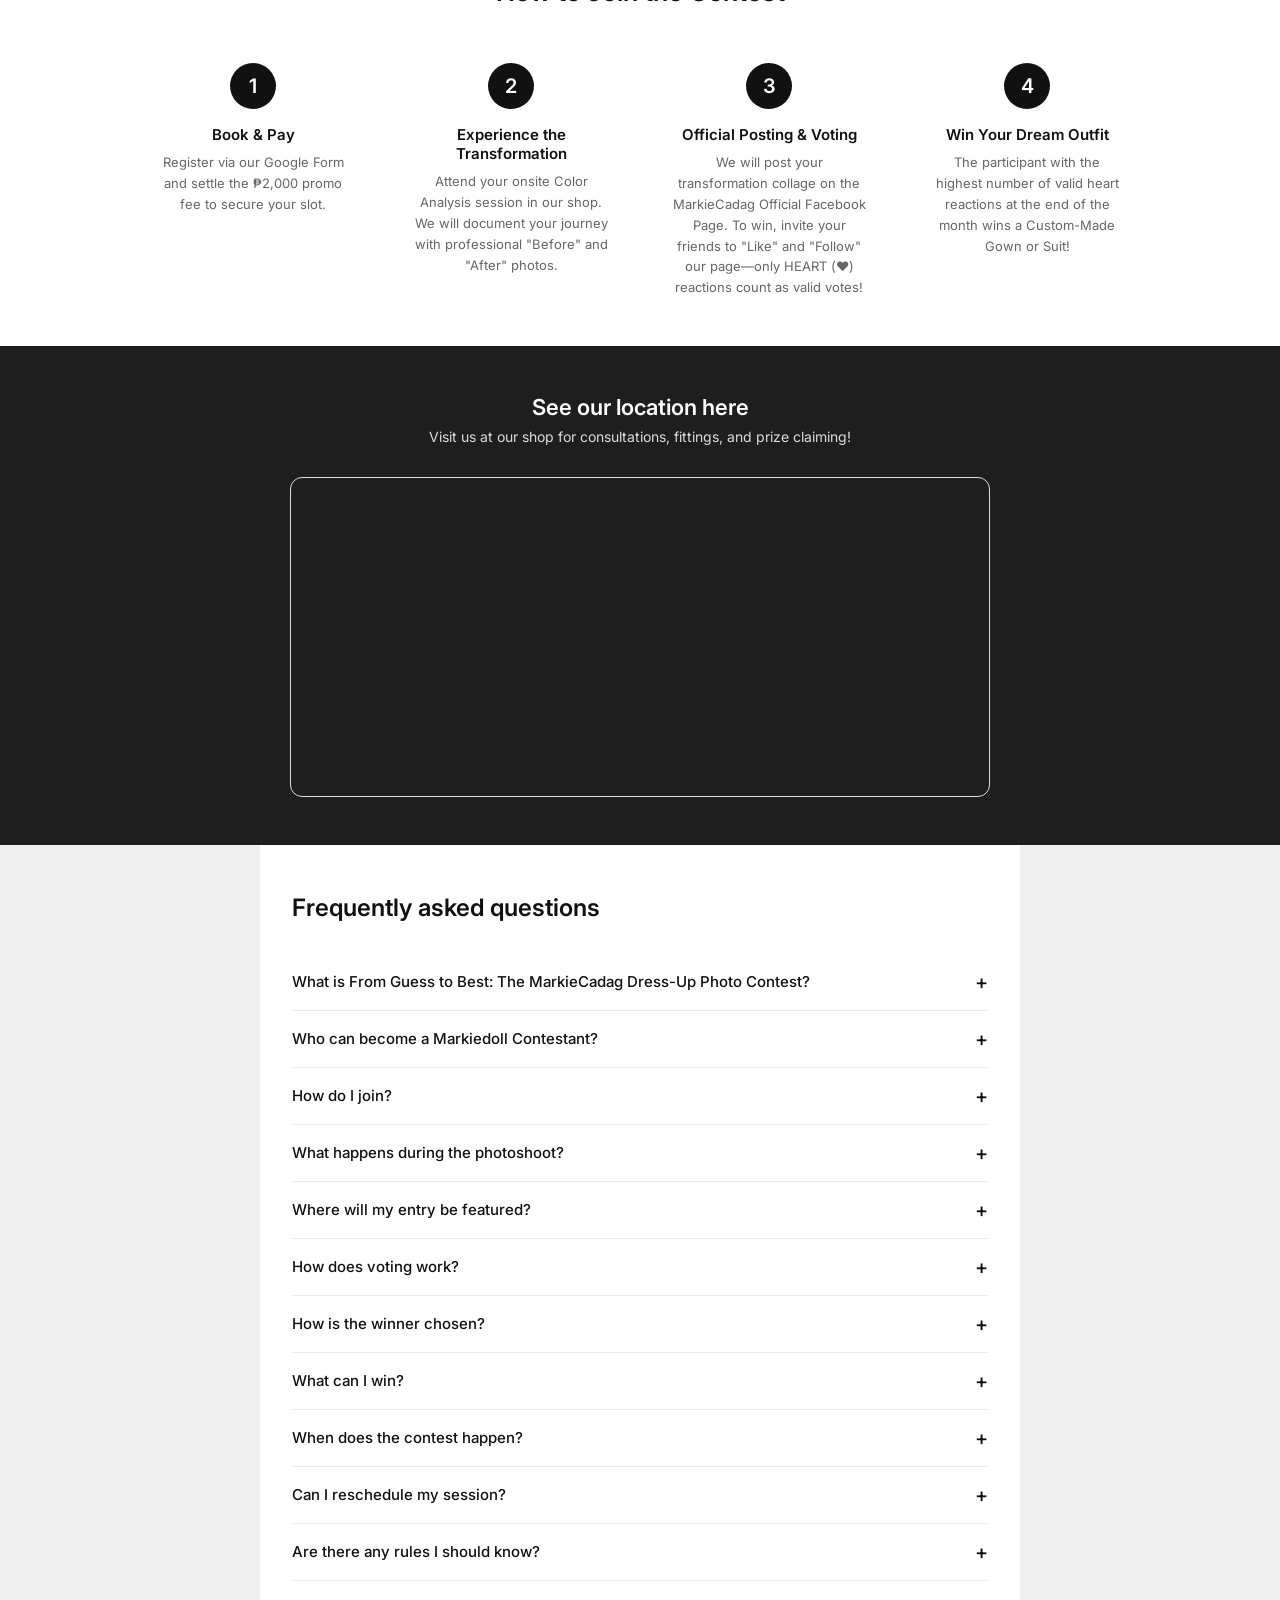
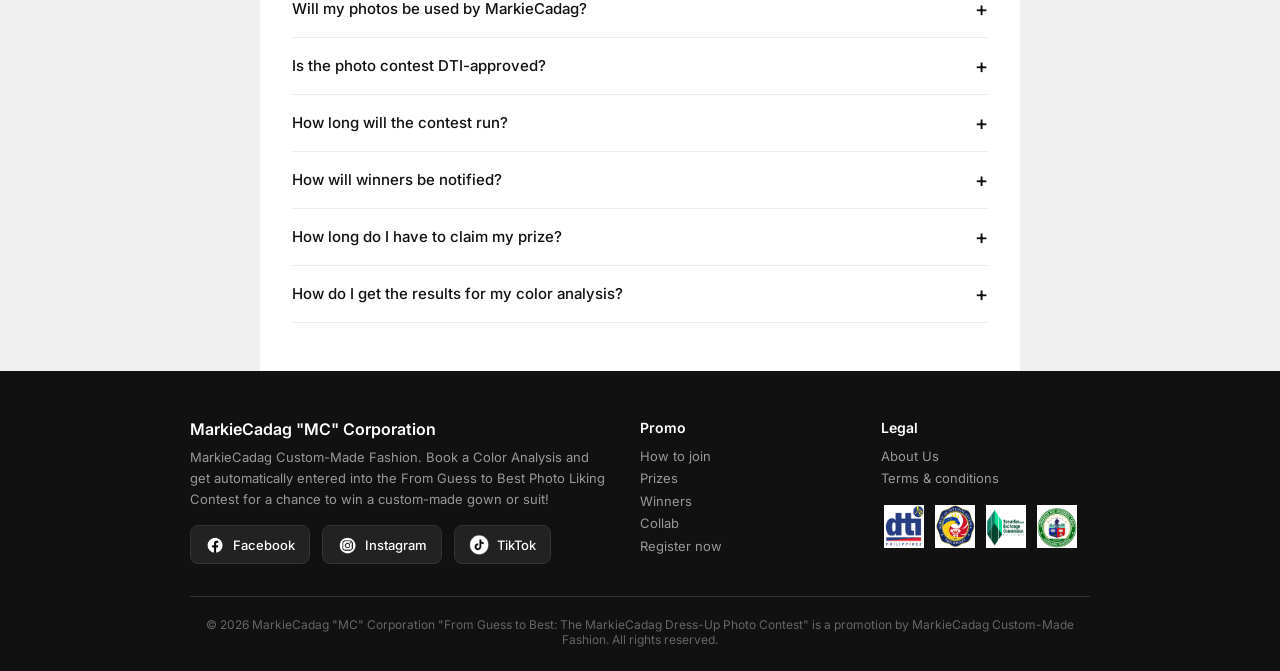
==== commit 27323055: "Update index.html" ====
--- a/index.html
+++ b/index.html
@@ -33,9 +33,11 @@
   <div id="tab-promo" class="tab-panel active">
   <!-- ── COLOR ANALYSIS TOGGLE SECTION ── -->
   <div class="ca-banner">
-    <div class="ca-banner-bg"></div>
+    <div class="ca-banner-bg"></div>
+     <button class="ca-toggle" onclick=toggleCA(this)">
       <span>✨ Exclusive Offer — Book a Color Analysis & Join the Photo Liking Contest!</span>
-      <span class="ca-toggle-icon">▼</span>
+      <span class="ca-toggle-icon">▼</span>
+     </button>
     <div class="ca-body">
       <div class="ca-content">
 
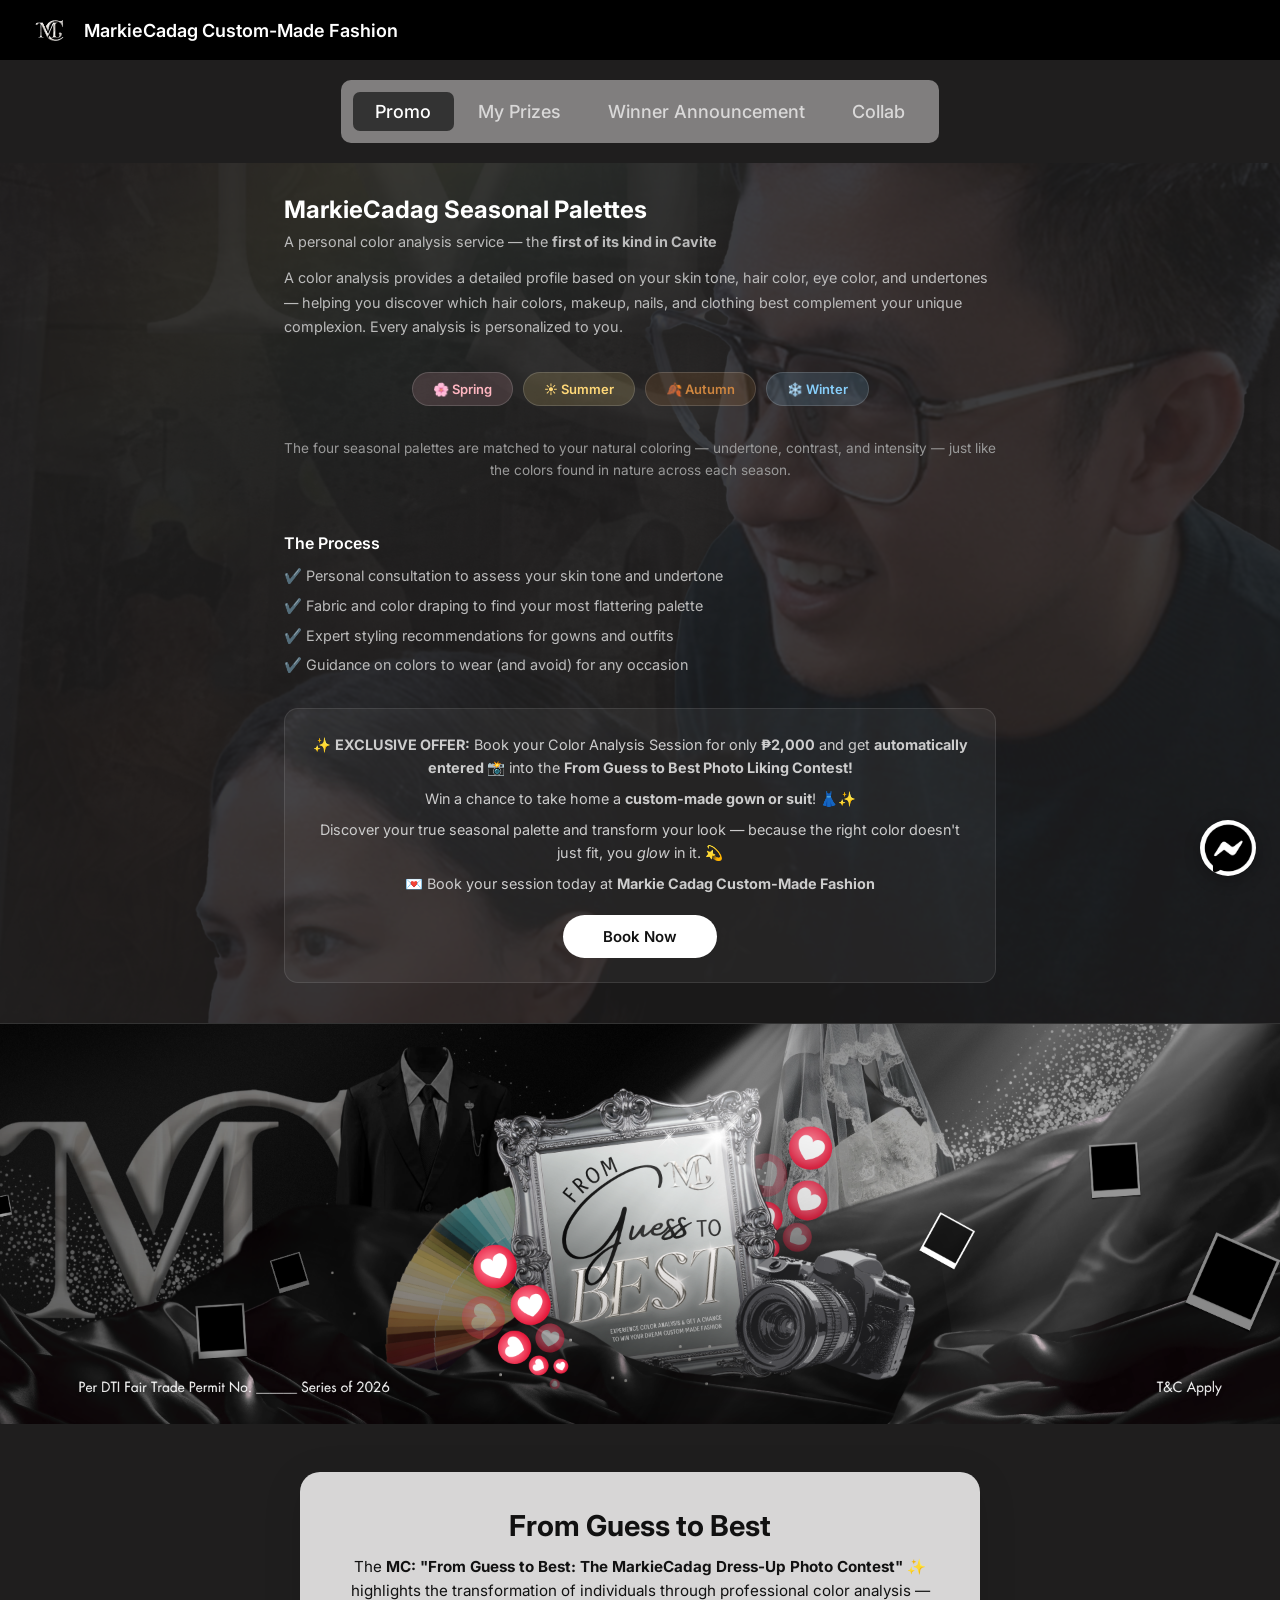
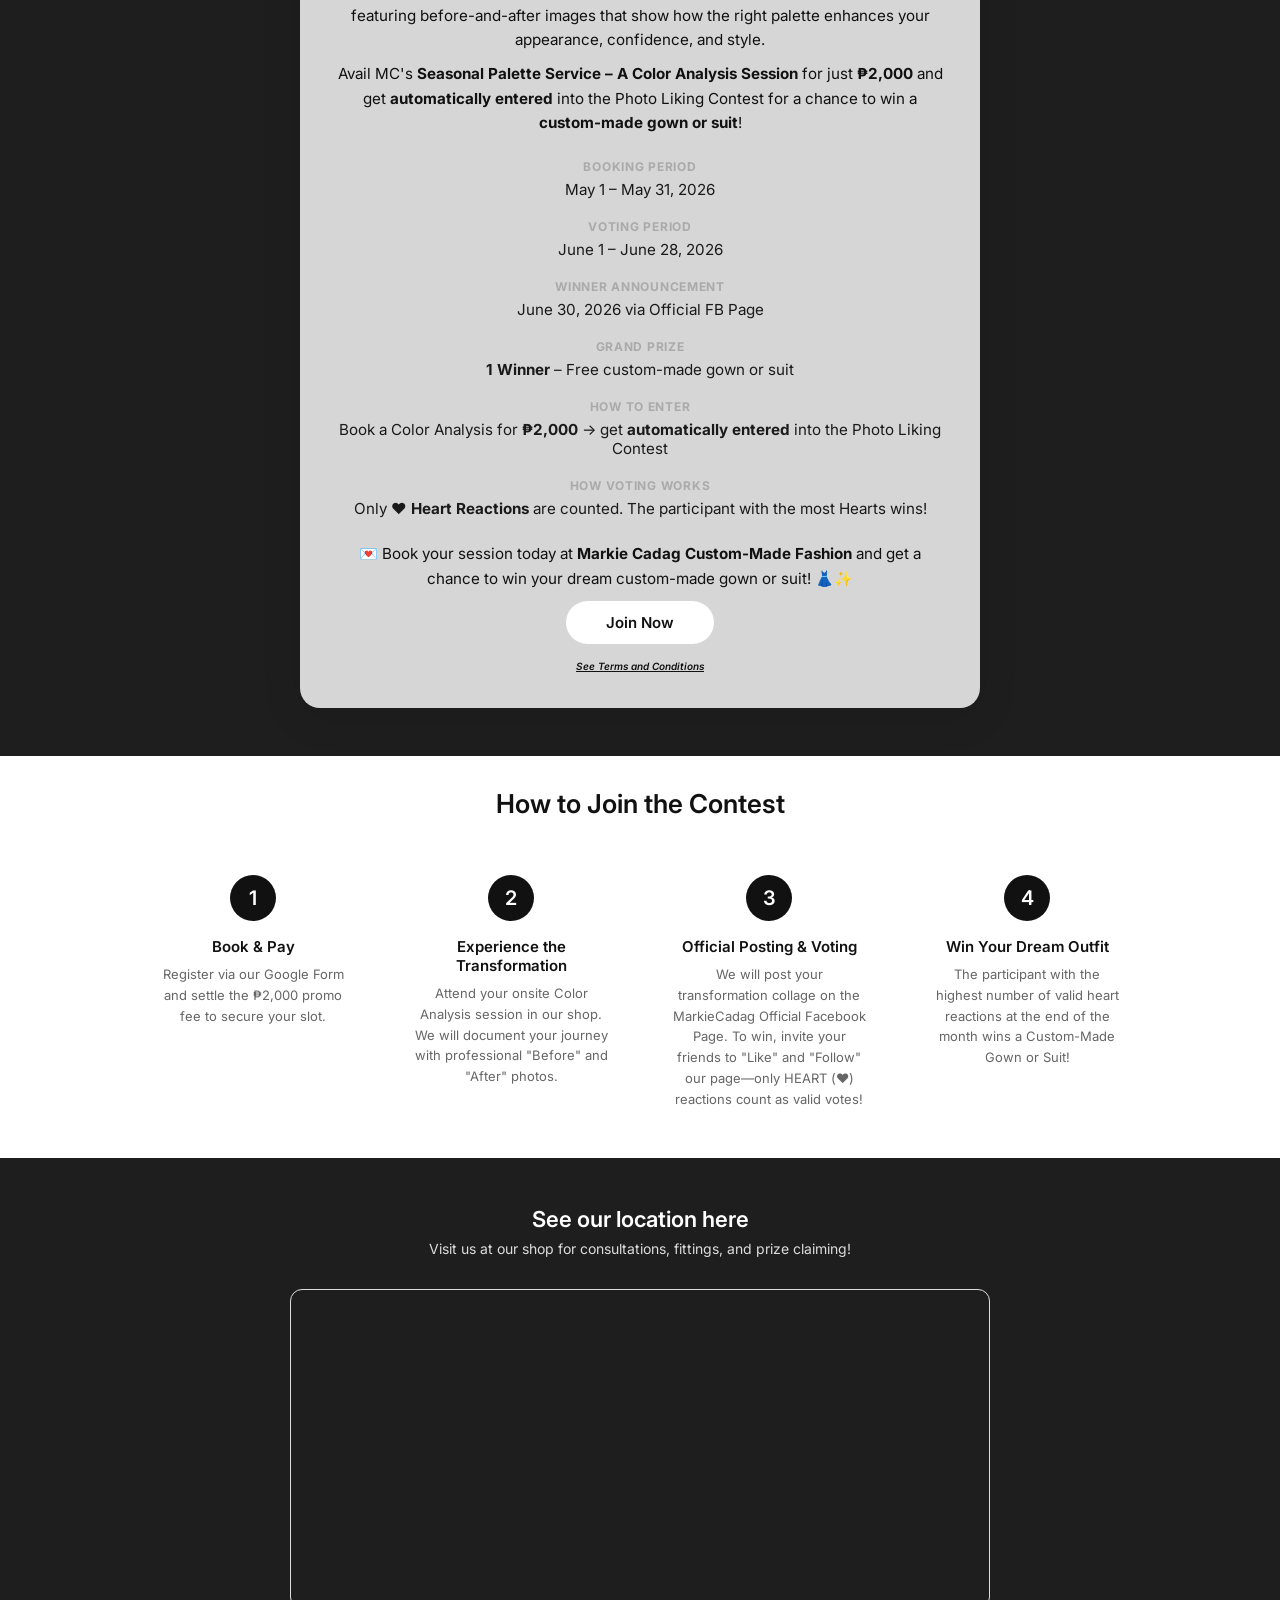
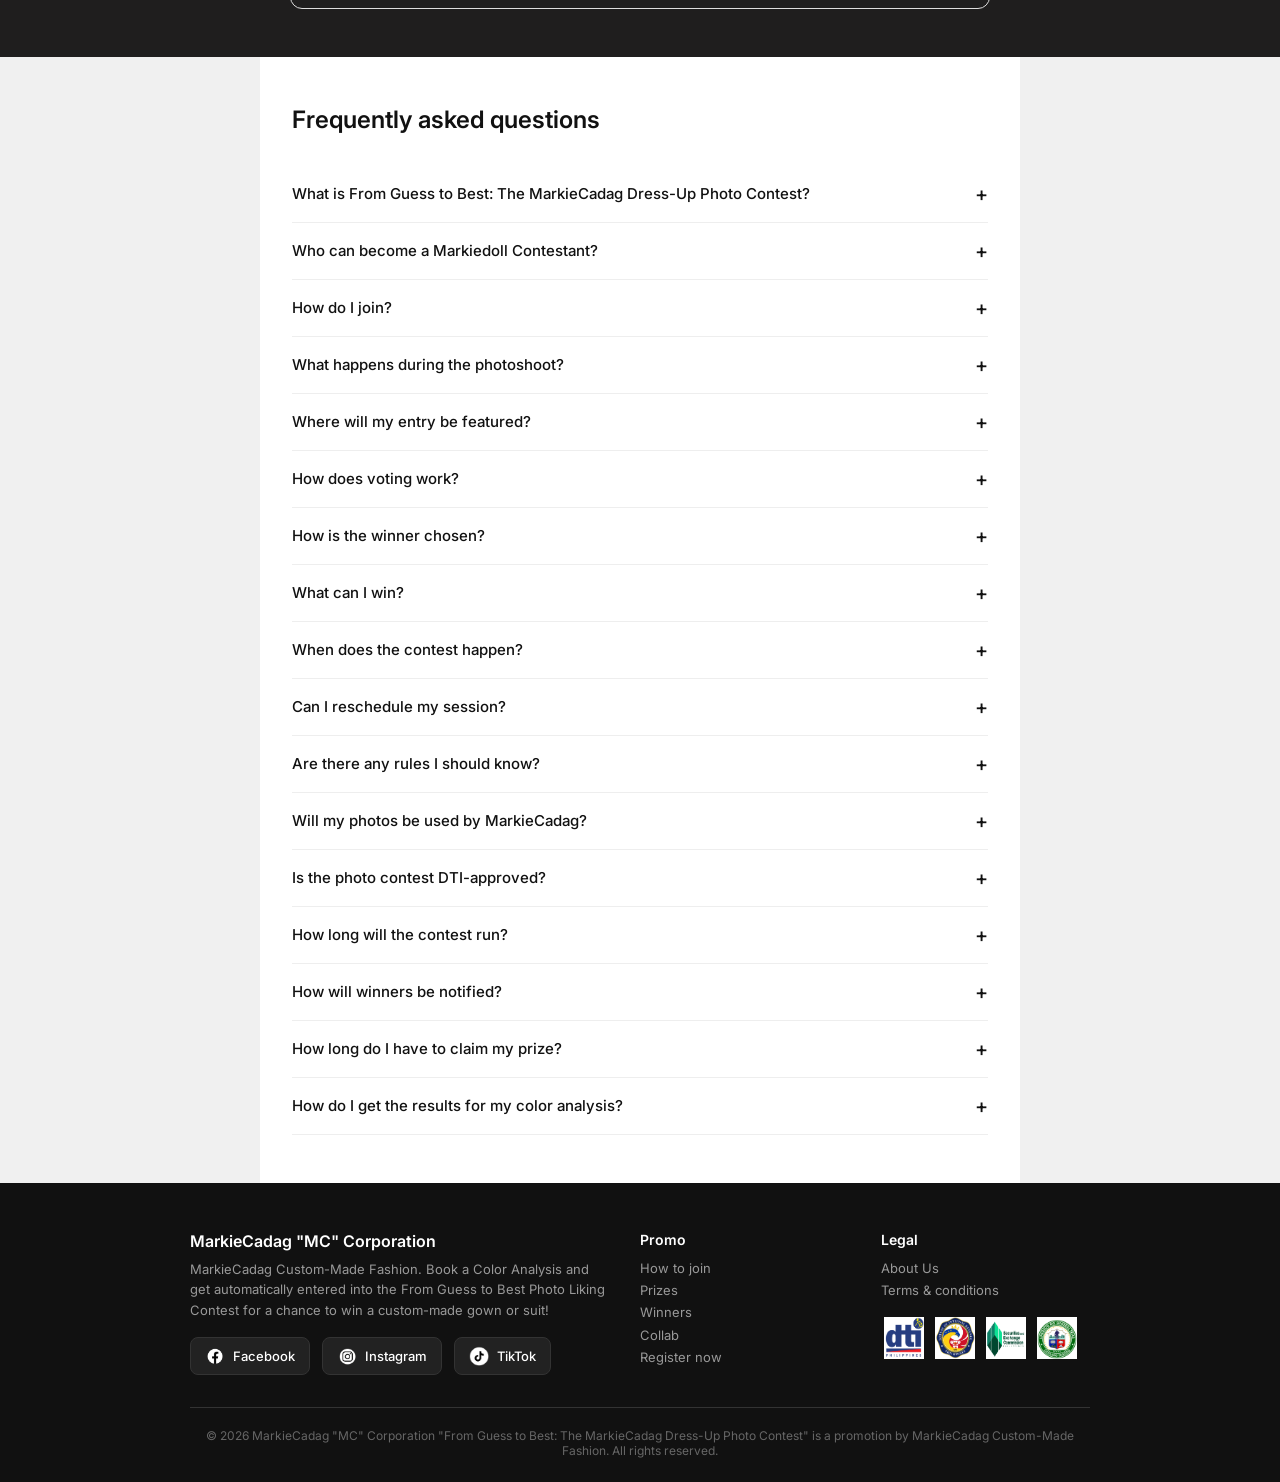
==== commit cd00812e: "remove toggle" ====
--- a/index.html
+++ b/index.html
@@ -33,12 +33,8 @@
   <div id="tab-promo" class="tab-panel active">
   <!-- ── COLOR ANALYSIS TOGGLE SECTION ── -->
   <div class="ca-banner">
-    <div class="ca-banner-bg"></div>
-     <button class="ca-toggle" onclick=toggleCA(this)">
-      <span>✨ Exclusive Offer — Book a Color Analysis & Join the Photo Liking Contest!</span>
-      <span class="ca-toggle-icon">▼</span>
-     </button>
-    <div class="ca-body">
+    <div class="ca-banner-bg"></div>
+    <div class="ca-body open">
       <div class="ca-content">
 
         <div class="ca-intro">
--- a/style.css
+++ b/style.css
@@ -296,7 +296,7 @@
   transition: opacity 0.2s ease;
 }
 
-.ca-banner.open .ca-banner-bg {
+.ca-banner-bg {
   opacity: 0.15;
 }
 
@@ -315,51 +315,9 @@
   overflow: hidden;
 }
 
-.ca-body.open {
-  display: block;
-}
-
-.ca-toggle {
-  position: relative;
-  z-index: 1;
-  width: 100%;
-  background: transparent;
-  border: none;
-  color: white;
-  padding: 1rem 1.5rem;
-  font-size: 14px;
-  font-weight: 600;
-  font-family: 'Inter', sans-serif;
-  cursor: pointer;
-  display: flex;
-  justify-content: space-between;
-  align-items: center;
-  gap: 1rem;
-  transition: background 0.15s;
-  text-align: left;
-}
-
-.ca-toggle:hover {
-  background: rgba(255,255,255,0.05);
-}
-
-.ca-toggle-icon {
-  font-size: 12px;
-  flex-shrink: 0;
-  transition: transform 0.3s;
-}
-
-.ca-toggle.open .ca-toggle-icon {
-  transform: rotate(180deg);
-}
-
 .ca-body {
-  display: none;
+  display: block;
   overflow: hidden;
-}
-
-.ca-body.open {
-  display: block;
 }
 
 .ca-content {
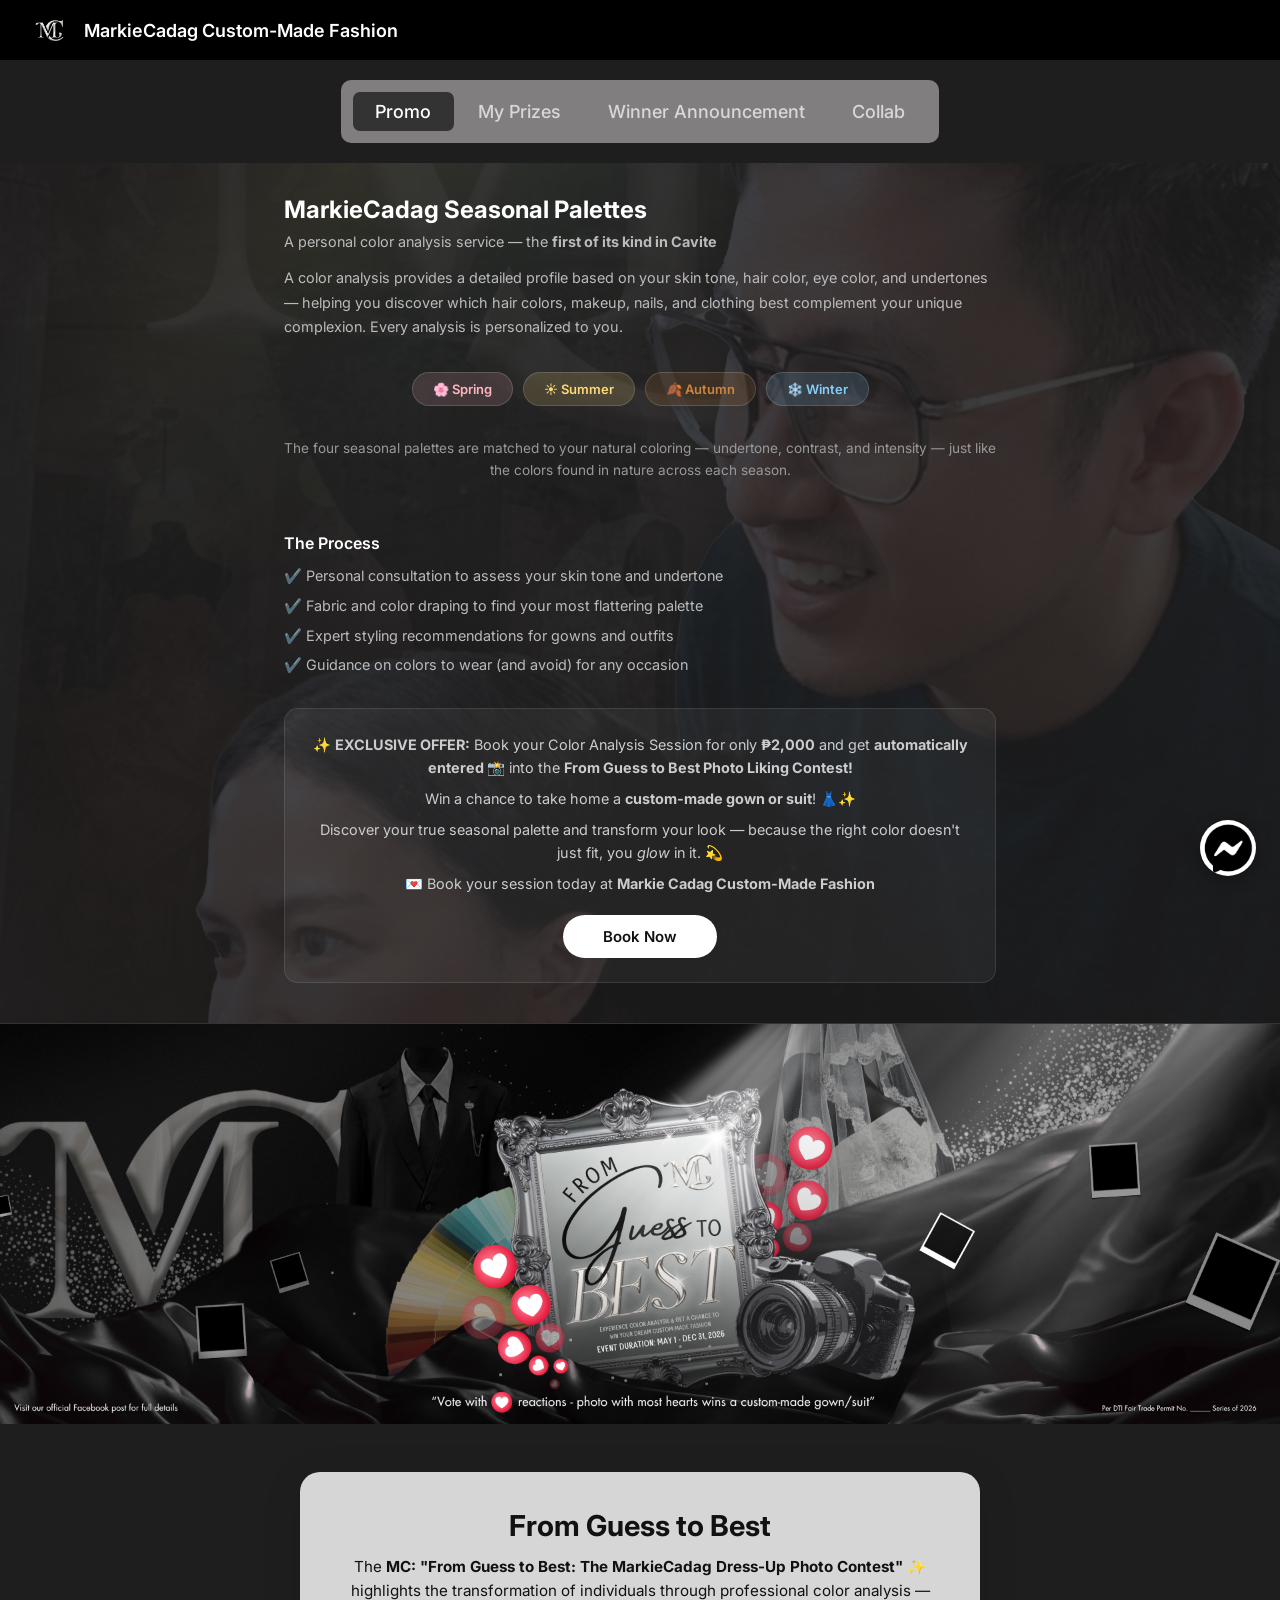
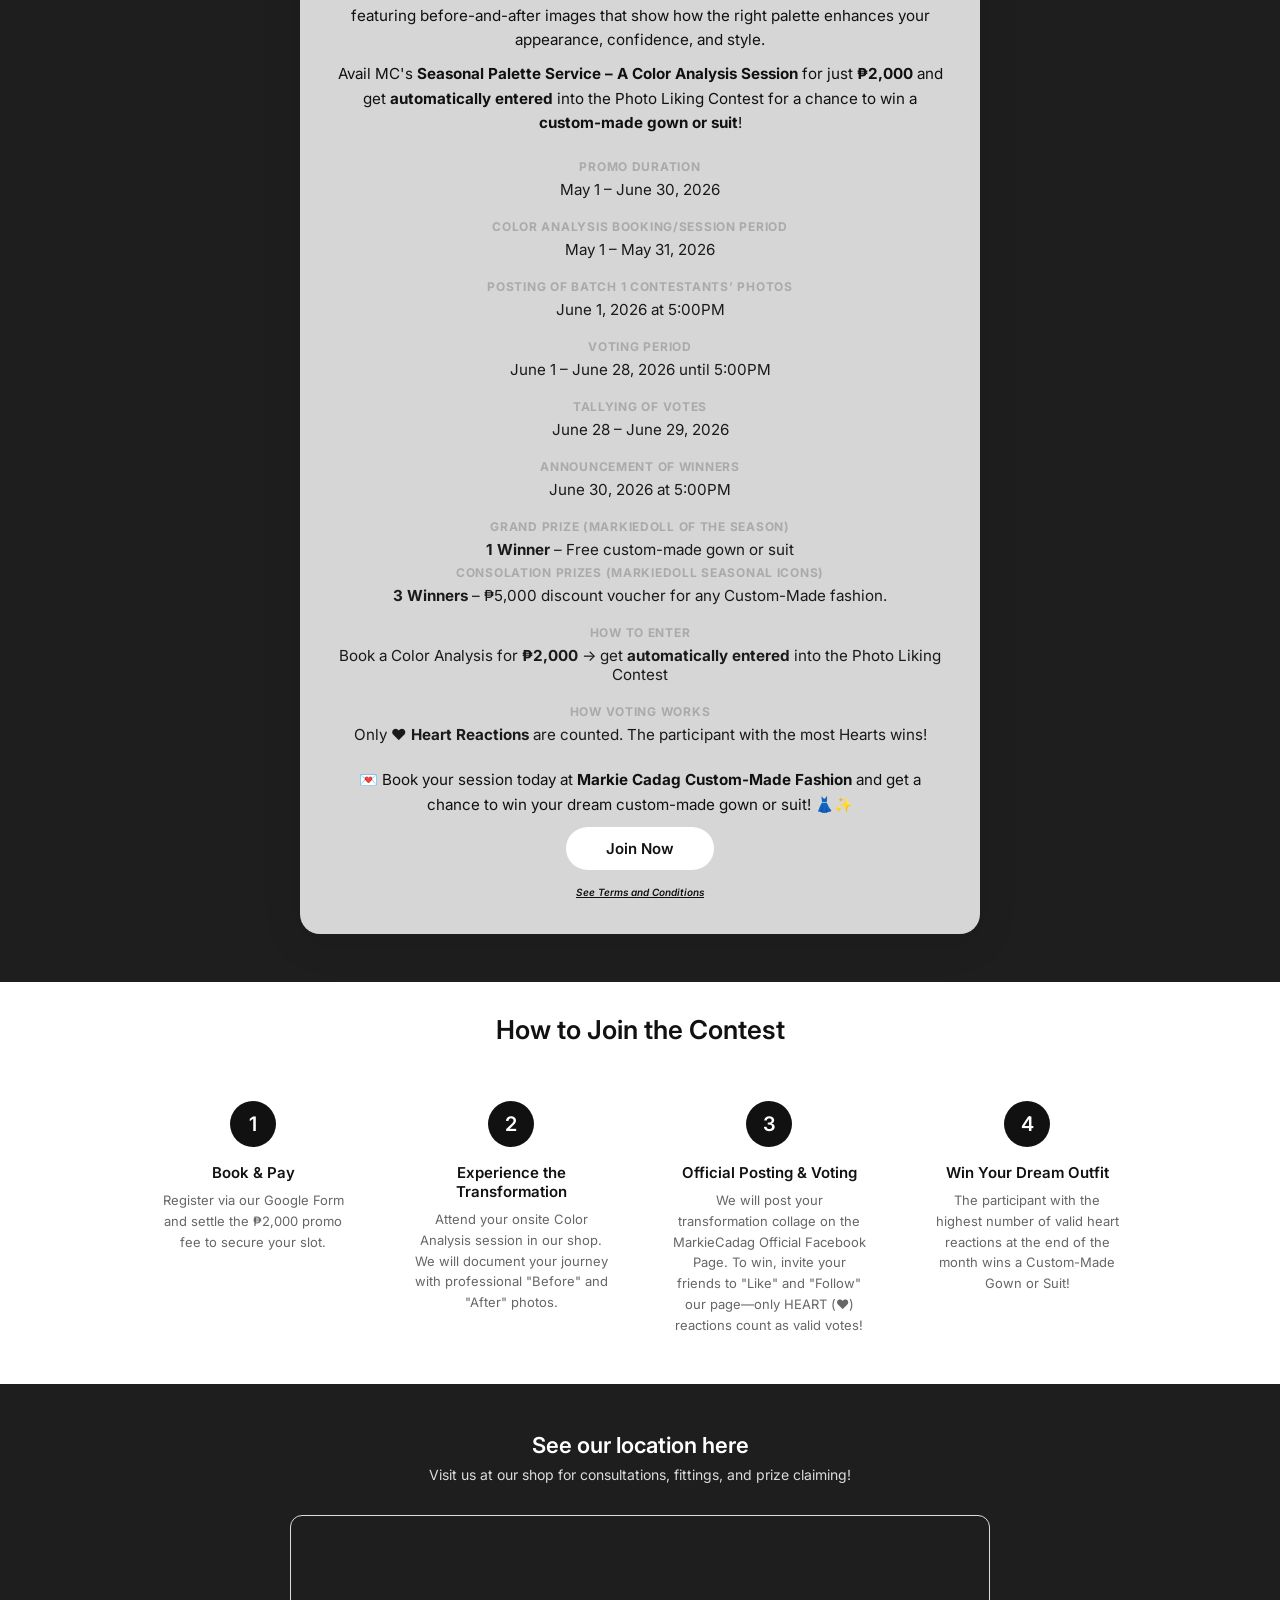
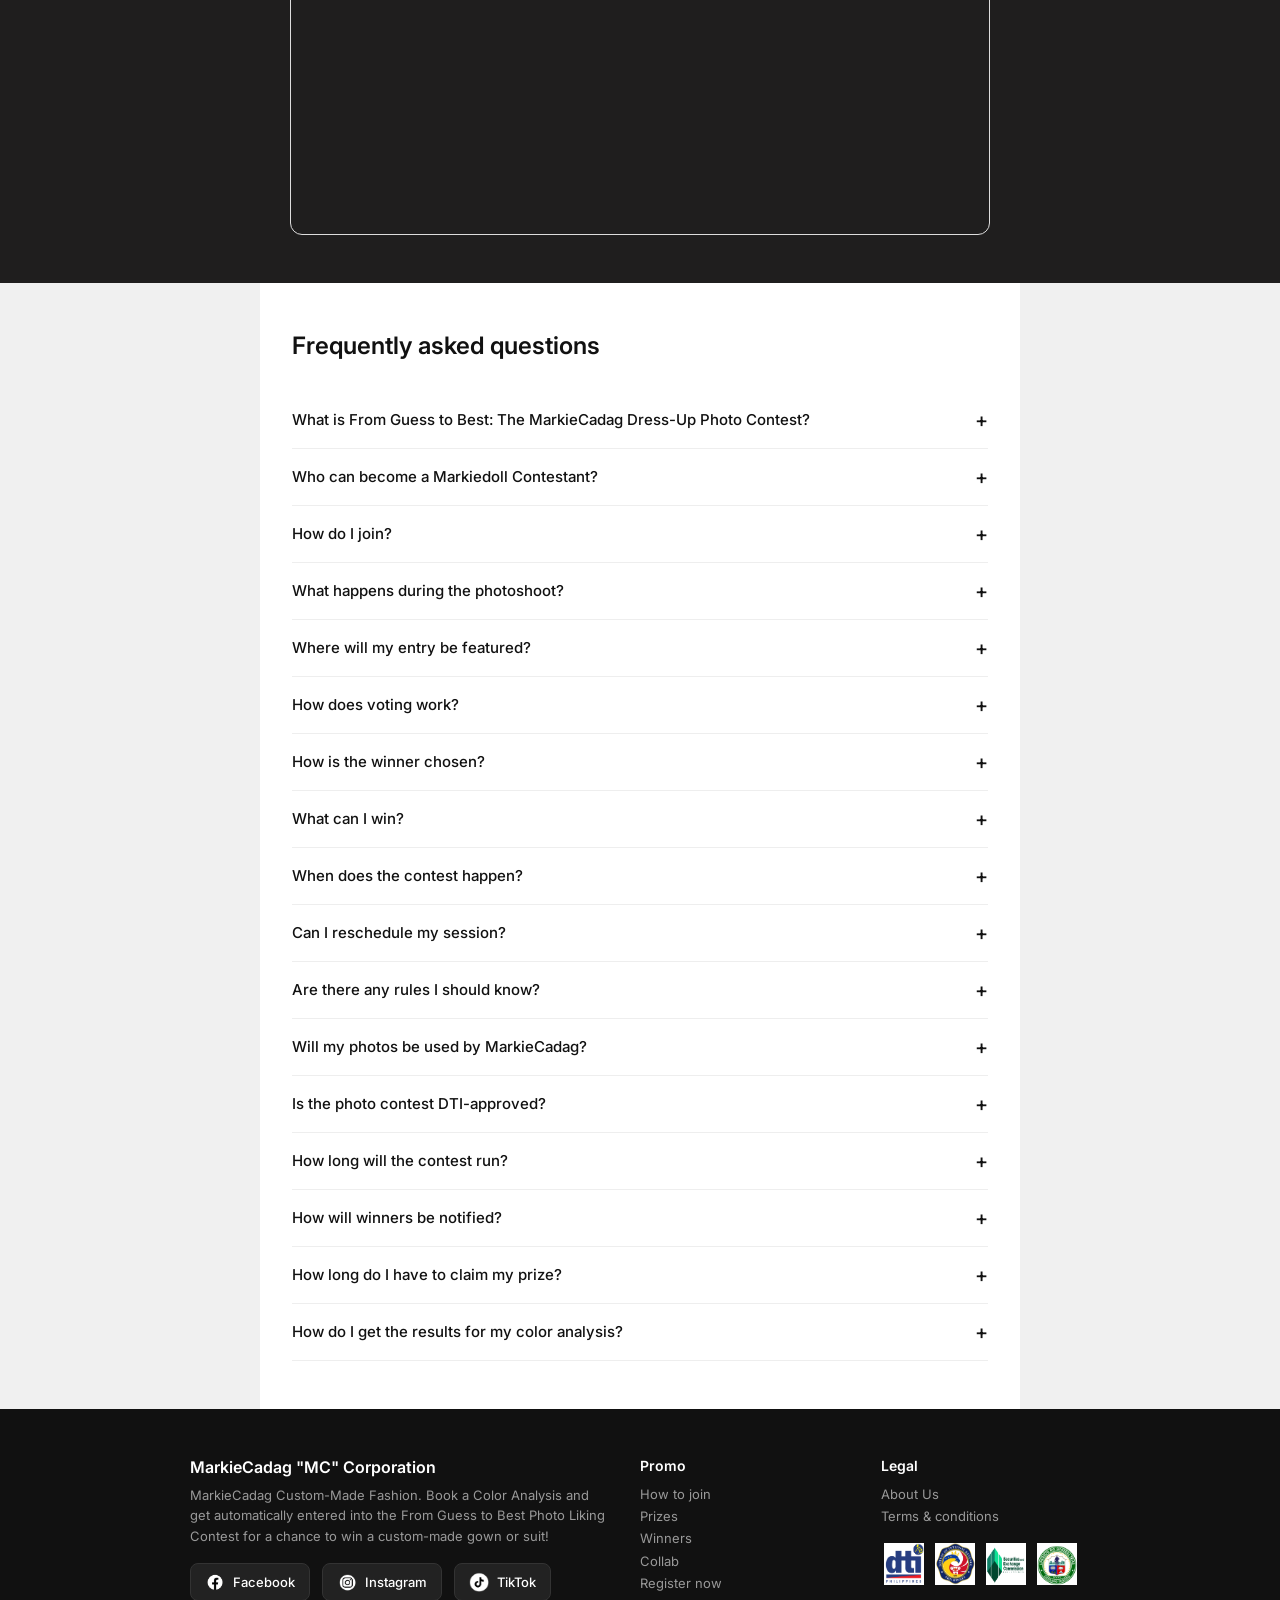
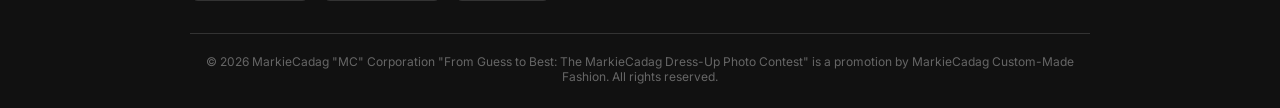
==== commit 55aa7643: "changea" ====
--- a/index.html
+++ b/index.html
@@ -85,23 +85,39 @@
     <h2>From Guess to Best</h2>
     <p>The <strong>MC: "From Guess to Best: The MarkieCadag Dress-Up Photo Contest" ✨</strong> highlights the transformation of individuals through professional color analysis — featuring before-and-after images that show how the right palette enhances your appearance, confidence, and style.</p>
     <p>Avail MC's <strong>Seasonal Palette Service – A Color Analysis Session</strong> for just <strong>₱2,000</strong> and get <strong>automatically entered</strong> into the Photo Liking Contest for a chance to win a <strong>custom-made gown or suit</strong>!</p>
-    <div class="promo-details-center">
+    <div class="promo-details-center">
+      <div class="promo-detail-block">
+        <span class="promo-detail-label">Promo Duration</span>
+        <span class="promo-detail-value">May 1 – June 30, 2026</span>
+      </div>
       <div class="promo-detail-block">
-        <span class="promo-detail-label">Booking Period</span>
+        <span class="promo-detail-label">Color Analysis Booking/Session Period</span>
         <span class="promo-detail-value">May 1 – May 31, 2026</span>
+      </div>
+      <div class="promo-detail-block">
+        <span class="promo-detail-label">Posting of Batch 1 Contestants’ Photos</span>
+        <span class="promo-detail-value">June 1, 2026 at 5:00PM</span>
       </div>
       <div class="promo-detail-block">
         <span class="promo-detail-label">Voting Period</span>
-        <span class="promo-detail-value">June 1 – June 28, 2026</span>
+        <span class="promo-detail-value">June 1 – June 28, 2026 until 5:00PM</span>
+      </div>
+       <div class="promo-detail-block">
+        <span class="promo-detail-label">Tallying of Votes</span>
+        <span class="promo-detail-value">June 28 – June 29, 2026</span>
       </div>
       <div class="promo-detail-block">
-        <span class="promo-detail-label">Winner Announcement</span>
-        <span class="promo-detail-value">June 30, 2026 via Official FB Page</span>
+        <span class="promo-detail-label">Announcement of Winners</span>
+        <span class="promo-detail-value">June 30, 2026 at 5:00PM</span>
       </div>
       <div class="promo-detail-block">
-        <span class="promo-detail-label">Grand Prize</span>
+        <span class="promo-detail-label">Grand Prize (MarkieDoll of the Season)</span>
         <ul class="promo-prize-list">
           <li><strong>1 Winner</strong> – Free custom-made gown or suit</li>
+        </ul>
+        <span class="promo-detail-label">Consolation Prizes (MarkieDoll Seasonal Icons)</span>
+        <ul class="promo-prize-list">
+          <li><strong>3 Winners</strong> – ₱5,000 discount voucher for any Custom-Made fashion.</li>
         </ul>
       </div>
       <div class="promo-detail-block">
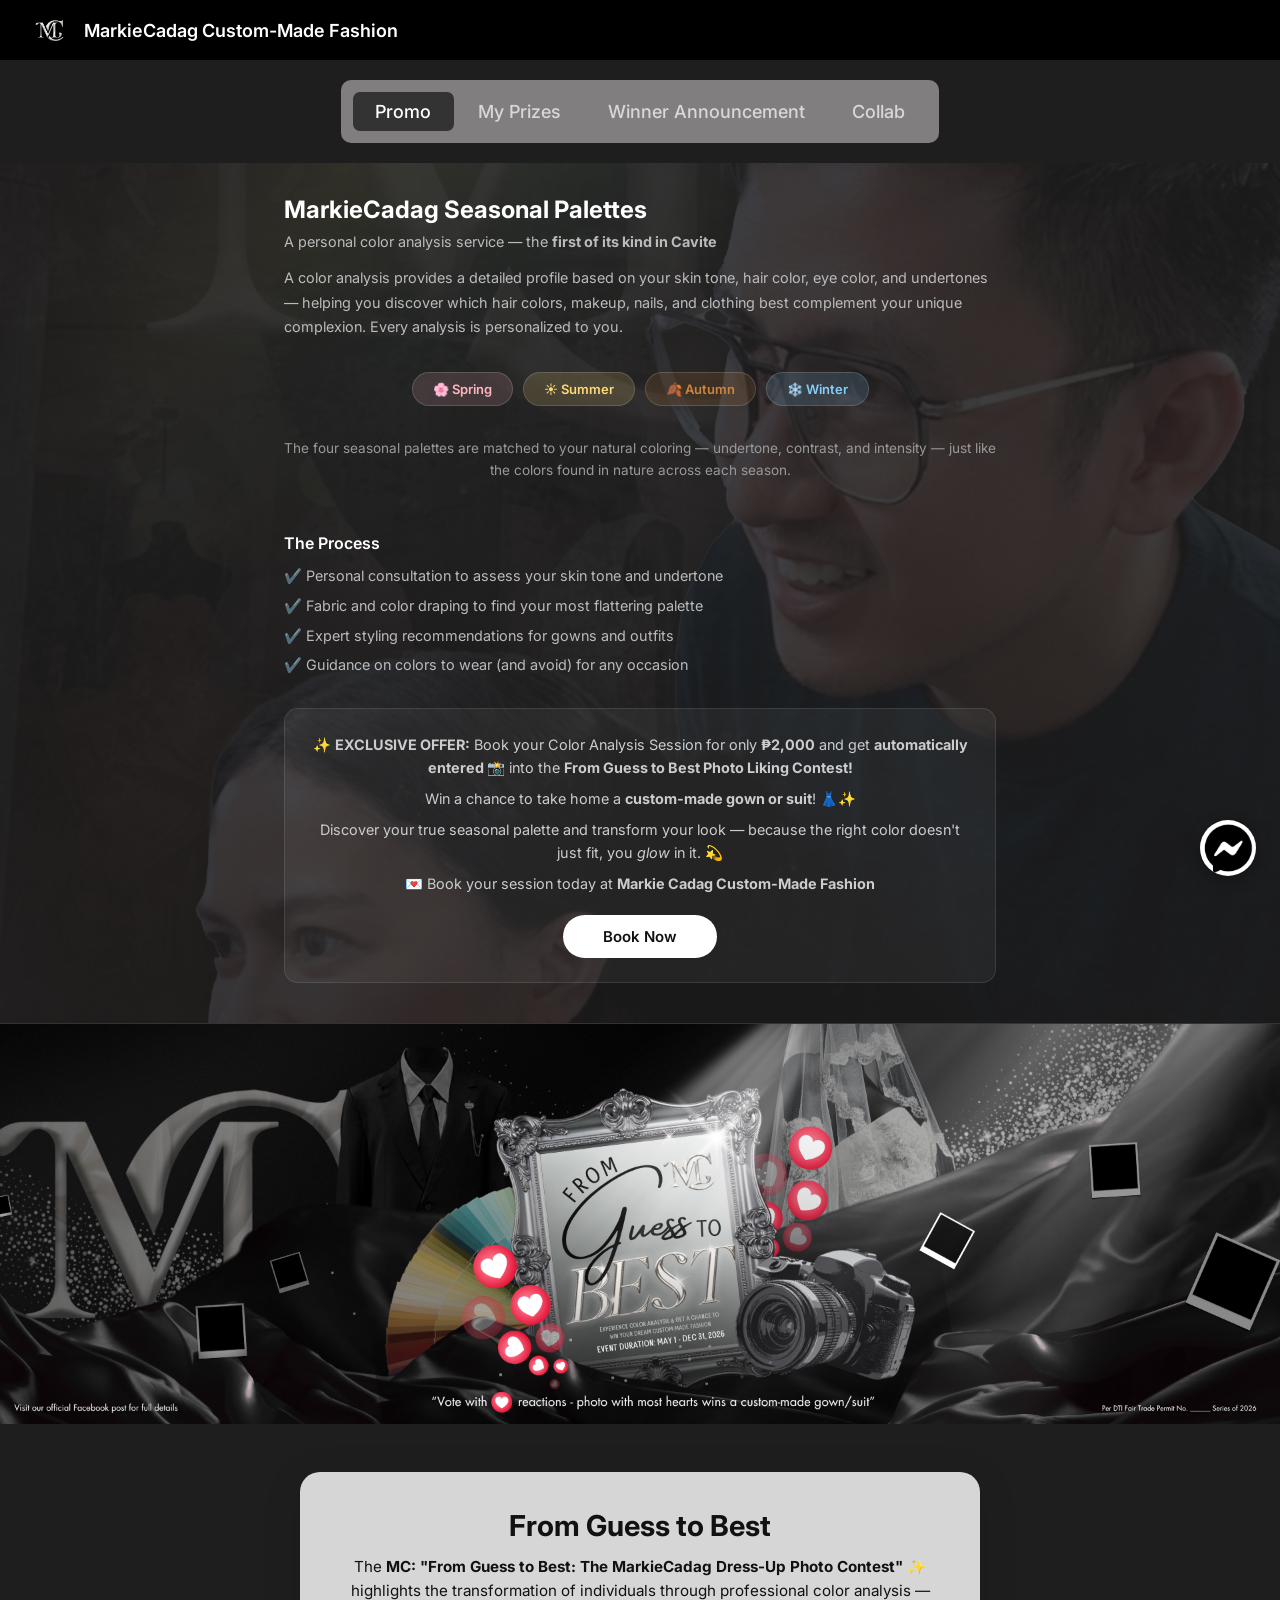
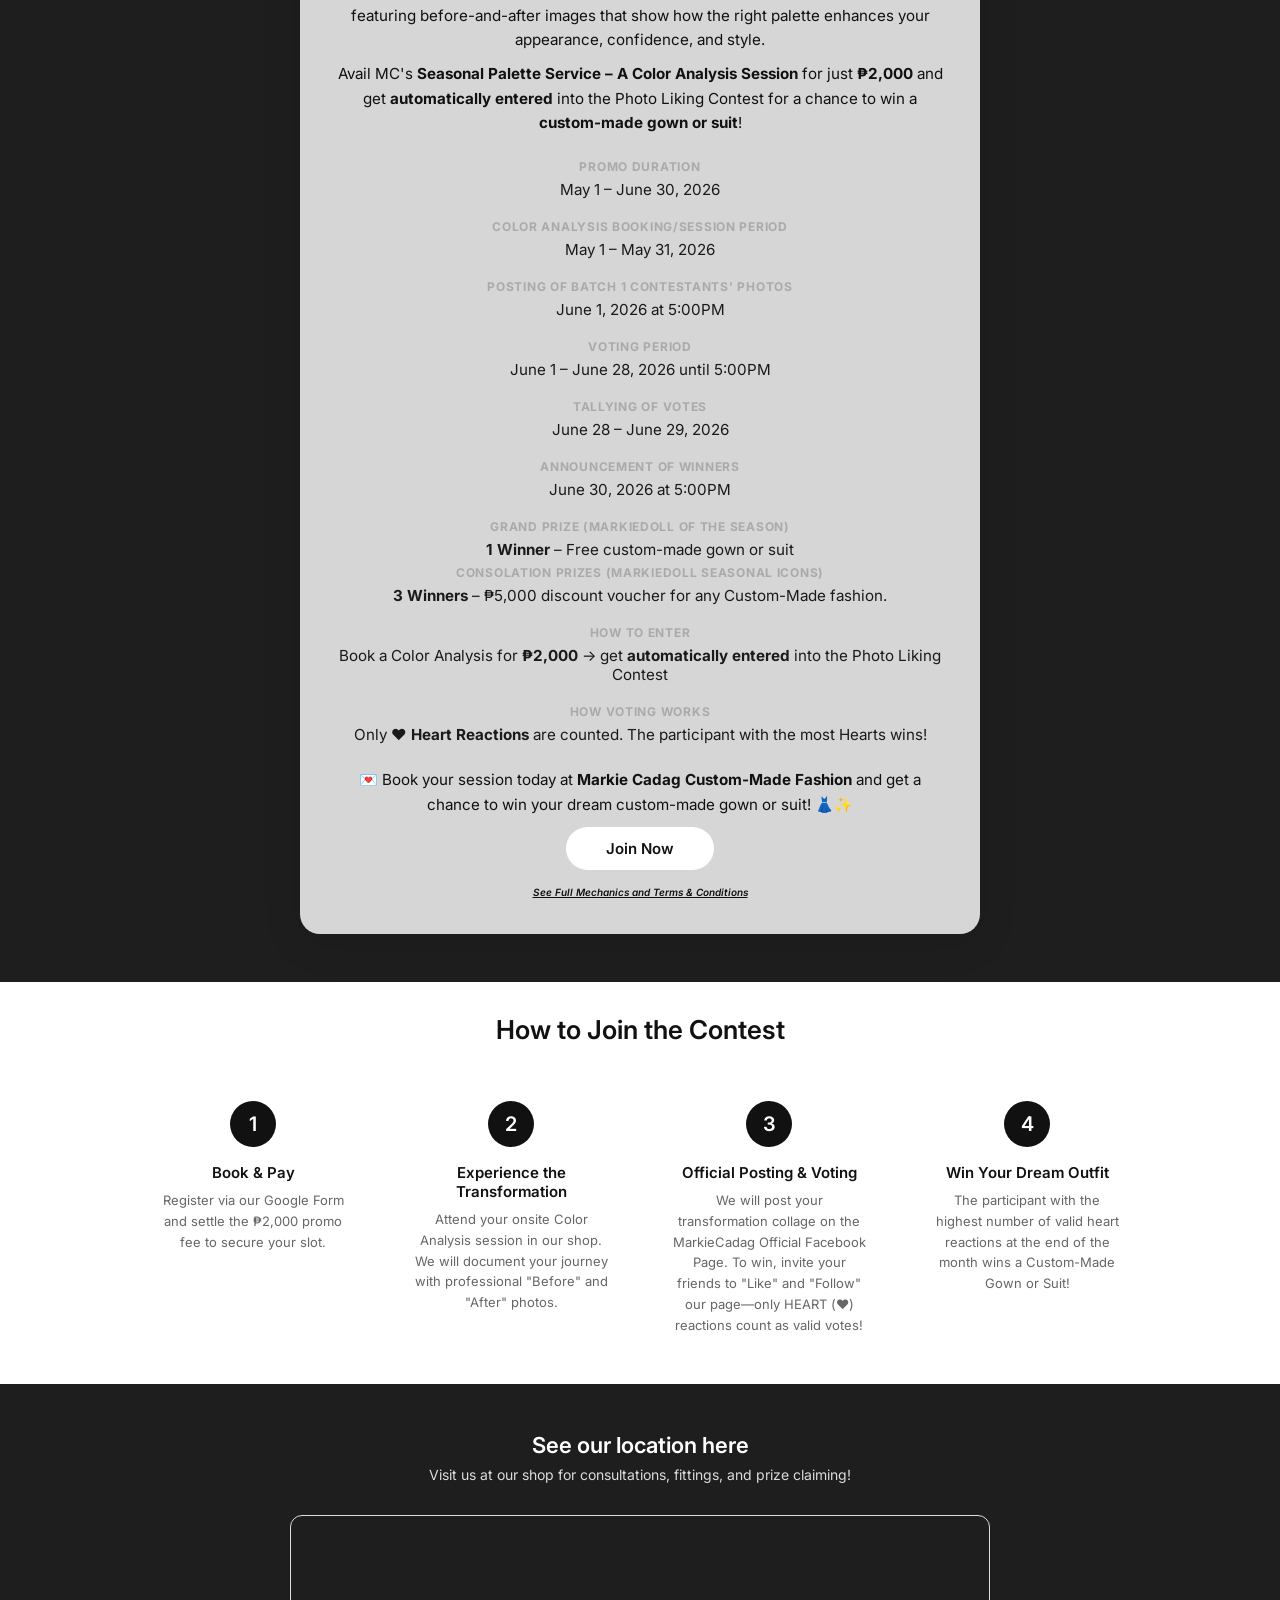
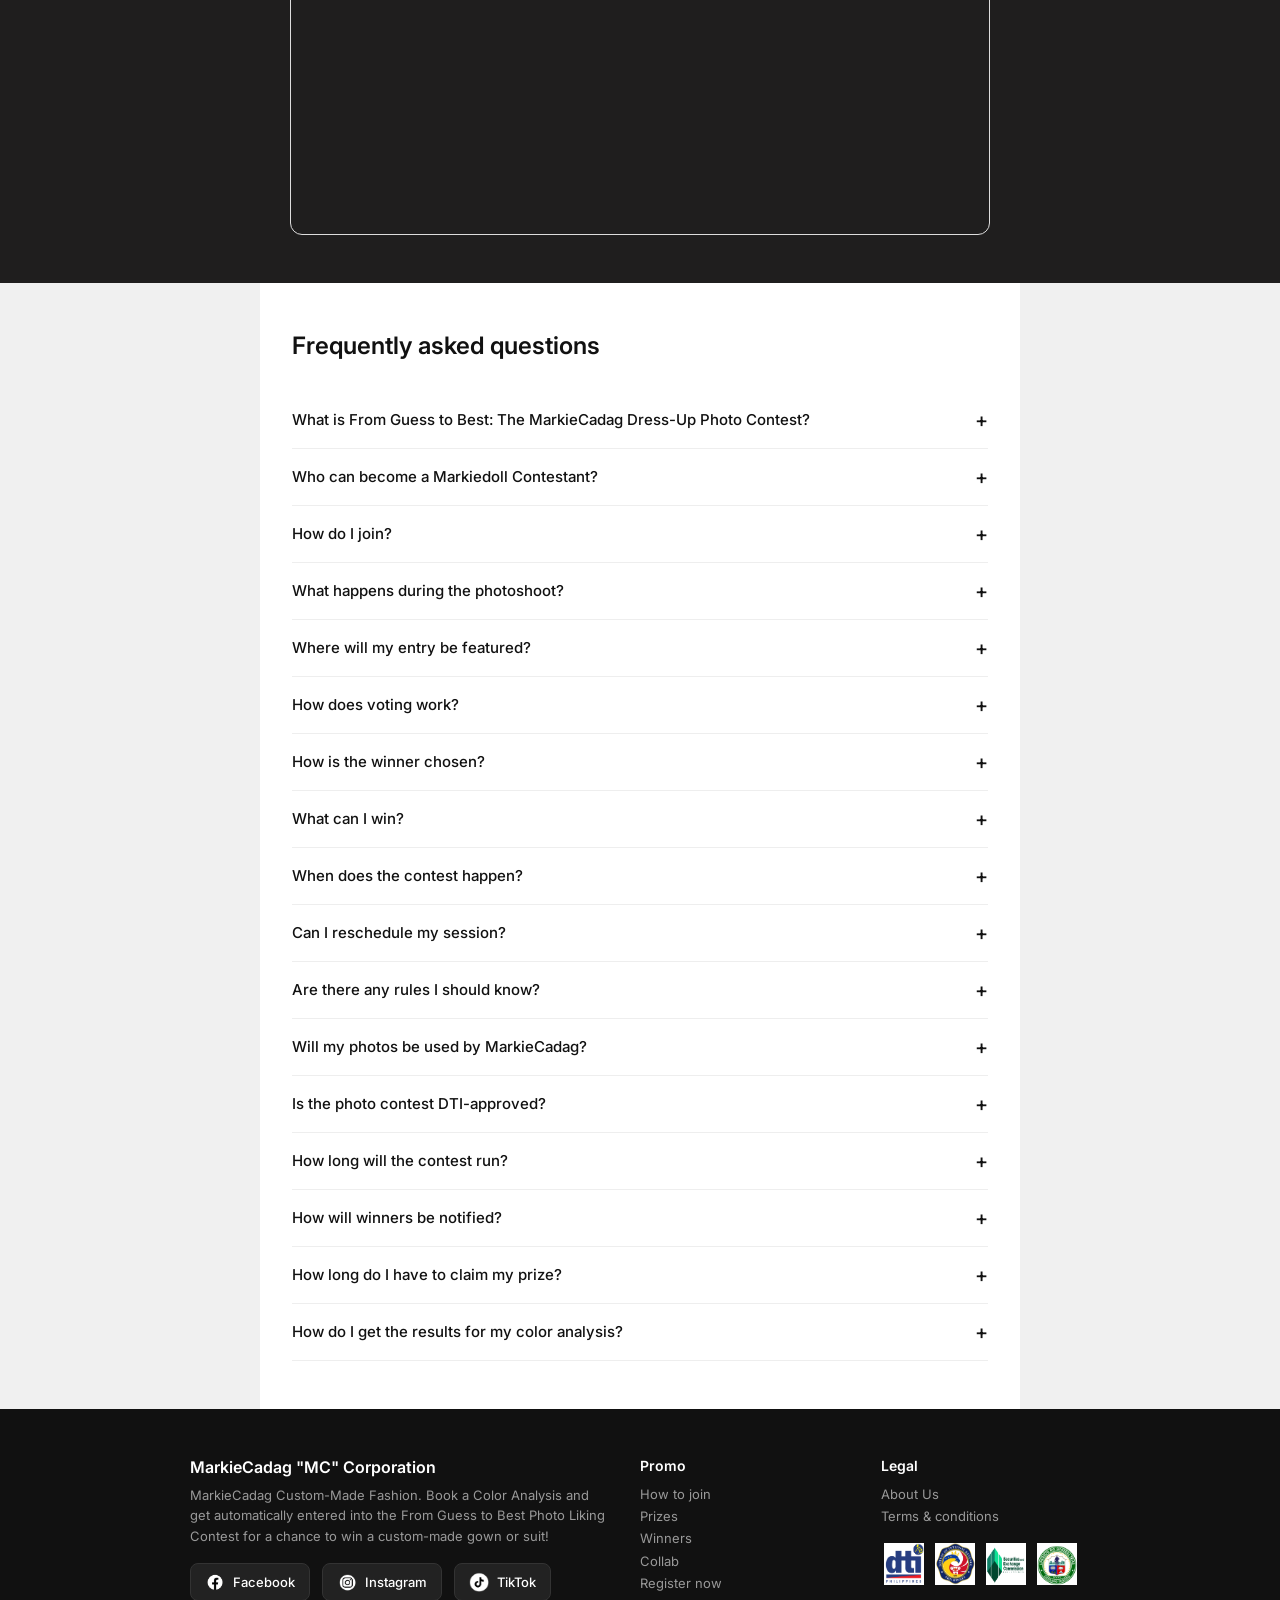
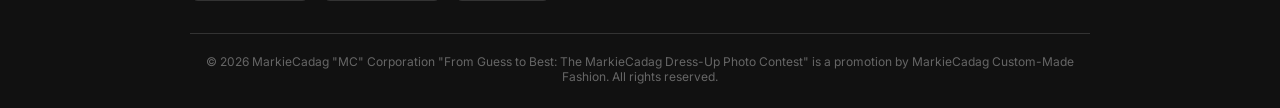
==== commit fbbe9f94: "Update index.html" ====
--- a/index.html
+++ b/index.html
@@ -85,26 +85,26 @@
     <h2>From Guess to Best</h2>
     <p>The <strong>MC: "From Guess to Best: The MarkieCadag Dress-Up Photo Contest" ✨</strong> highlights the transformation of individuals through professional color analysis — featuring before-and-after images that show how the right palette enhances your appearance, confidence, and style.</p>
     <p>Avail MC's <strong>Seasonal Palette Service – A Color Analysis Session</strong> for just <strong>₱2,000</strong> and get <strong>automatically entered</strong> into the Photo Liking Contest for a chance to win a <strong>custom-made gown or suit</strong>!</p>
-    <div class="promo-details-center">
-      <div class="promo-detail-block">
-        <span class="promo-detail-label">Promo Duration</span>
-        <span class="promo-detail-value">May 1 – June 30, 2026</span>
+    <div class="promo-details-center">
+      <div class="promo-detail-block">
+        <span class="promo-detail-label">Promo Duration</span>
+        <span class="promo-detail-value">May 1 – June 30, 2026</span>
       </div>
       <div class="promo-detail-block">
         <span class="promo-detail-label">Color Analysis Booking/Session Period</span>
         <span class="promo-detail-value">May 1 – May 31, 2026</span>
-      </div>
-      <div class="promo-detail-block">
-        <span class="promo-detail-label">Posting of Batch 1 Contestants’ Photos</span>
-        <span class="promo-detail-value">June 1, 2026 at 5:00PM</span>
+      </div>
+      <div class="promo-detail-block">
+        <span class="promo-detail-label">Posting of Batch 1 Contestants’ Photos</span>
+        <span class="promo-detail-value">June 1, 2026 at 5:00PM</span>
       </div>
       <div class="promo-detail-block">
         <span class="promo-detail-label">Voting Period</span>
         <span class="promo-detail-value">June 1 – June 28, 2026 until 5:00PM</span>
-      </div>
-       <div class="promo-detail-block">
-        <span class="promo-detail-label">Tallying of Votes</span>
-        <span class="promo-detail-value">June 28 – June 29, 2026</span>
+      </div>
+       <div class="promo-detail-block">
+        <span class="promo-detail-label">Tallying of Votes</span>
+        <span class="promo-detail-value">June 28 – June 29, 2026</span>
       </div>
       <div class="promo-detail-block">
         <span class="promo-detail-label">Announcement of Winners</span>
@@ -114,10 +114,10 @@
         <span class="promo-detail-label">Grand Prize (MarkieDoll of the Season)</span>
         <ul class="promo-prize-list">
           <li><strong>1 Winner</strong> – Free custom-made gown or suit</li>
-        </ul>
-        <span class="promo-detail-label">Consolation Prizes (MarkieDoll Seasonal Icons)</span>
-        <ul class="promo-prize-list">
-          <li><strong>3 Winners</strong> – ₱5,000 discount voucher for any Custom-Made fashion.</li>
+        </ul>
+        <span class="promo-detail-label">Consolation Prizes (MarkieDoll Seasonal Icons)</span>
+        <ul class="promo-prize-list">
+          <li><strong>3 Winners</strong> – ₱5,000 discount voucher for any Custom-Made fashion.</li>
         </ul>
       </div>
       <div class="promo-detail-block">
@@ -133,7 +133,7 @@
     <div class="promo-btn-group">
       <a class="participate-btn" href="https://docs.google.com/forms/d/e/1FAIpQLSfZwjVvJwP896r486TQmcQbe8QaKeUr9hTY--pZrmanHstMAw/viewform?usp=preview" target="_blank">Join Now</a>
     </div>
-    <a class="tnc-link" href="tnc.html">See Terms and Conditions</a>
+    <a class="tnc-link" href="tnc.html">See Full Mechanics and Terms & Conditions</a>
   </div>
 </div>
   <!-- ── CLIENT WORK SLIDESHOW ──
@@ -334,18 +334,18 @@
     </div>
   </div>
 
-  <!-- ════════════════════════════ -->
-  <!--        PRIZES TAB           -->
-  <!-- ════════════════════════════ -->
+<!-- ════════════════════════════ -->
+<!--        PRIZES TAB           -->
+<!-- ════════════════════════════ -->
 <div id="tab-prizes" class="tab-panel">
   <div class="prizes-header">
     <h2>Prizes</h2>
     <p>4 winners per batch. Could you be next?</p>
   </div>
-
   <div class="prizes-grid">
     <div class="prize-card">
       <h3>👑 Grand Prize</h3>
+      <h4 style="font-size: 11px; font-weight: 700; color: #888; letter-spacing: 0.08em; text-transform: uppercase; margin-bottom: 0.35rem;">MarkieDoll of the Season</h4>
       <h4 style="font-size: 14px; font-weight: 500; color: #444; margin-bottom: 0.5rem;">Custom-Made Gown or Suit</h4>
       <p>A custom-made gown or suit designed exclusively for you by MarkieCadag Custom-Made Fashion. You may provide inspiration or reference photos for the design.</p>
       <span class="prize-qty">1 winner per batch</span>
@@ -353,13 +353,13 @@
     </div>
     <div class="prize-card">
       <h3>✨ Consolation Prize</h3>
-      <h4 style="font-size: 14px; font-weight: 500; color: #444; margin-bottom: 0.5rem;">30% Discount Voucher</h4>
-      <p>A voucher for 30% off on any custom-made garment by MarkieCadag Custom-Made Fashion. Valid for one (1) year from date of issuance.</p>
+      <h4 style="font-size: 11px; font-weight: 700; color: #888; letter-spacing: 0.08em; text-transform: uppercase; margin-bottom: 0.35rem;">MarkieDoll Palette Icon</h4>
+      <h4 style="font-size: 14px; font-weight: 500; color: #444; margin-bottom: 0.5rem;">₱5,000 Discount Voucher</h4>
+      <p>₱5,000 discount voucher on any custom-made garment by MarkieCadag Custom-Made Fashion. One-time use. Valid for one (1) year from date of issuance.</p>
       <span class="prize-qty">3 winners per batch</span>
       <p class="tnc_prizes">T&C Apply</p>
     </div>
   </div>
-
   <div class="prizes-note">
     <p>Prizes are transferable but not convertible to cash. Additional accessories or modifications beyond the standard design are at the winner's expense. For out-of-town winners, consultations are conducted online and shipping fees are shouldered by the winner.</p>
     <a class="participate-btn" href="https://docs.google.com/forms/d/e/1FAIpQLSfZwjVvJwP896r486TQmcQbe8QaKeUr9hTY--pZrmanHstMAw/viewform?usp=preview" target="_blank">Join Now</a>
@@ -381,7 +381,7 @@
     </div>
 
     <div class="winners-notice-block">
-      <p>Winners are announced via the official <a href="https://www.facebook.com/MCmarkiecadag" target="_blank">Markie Cadag Facebook page</a> through a live draw at the end of the month.</p>
+      <p>Winners are announced via the official <a href="https://www.facebook.com/MCmarkiecadag" target="_blank">Markie Cadag Facebook page</a></p>
     </div>
 
   </div>
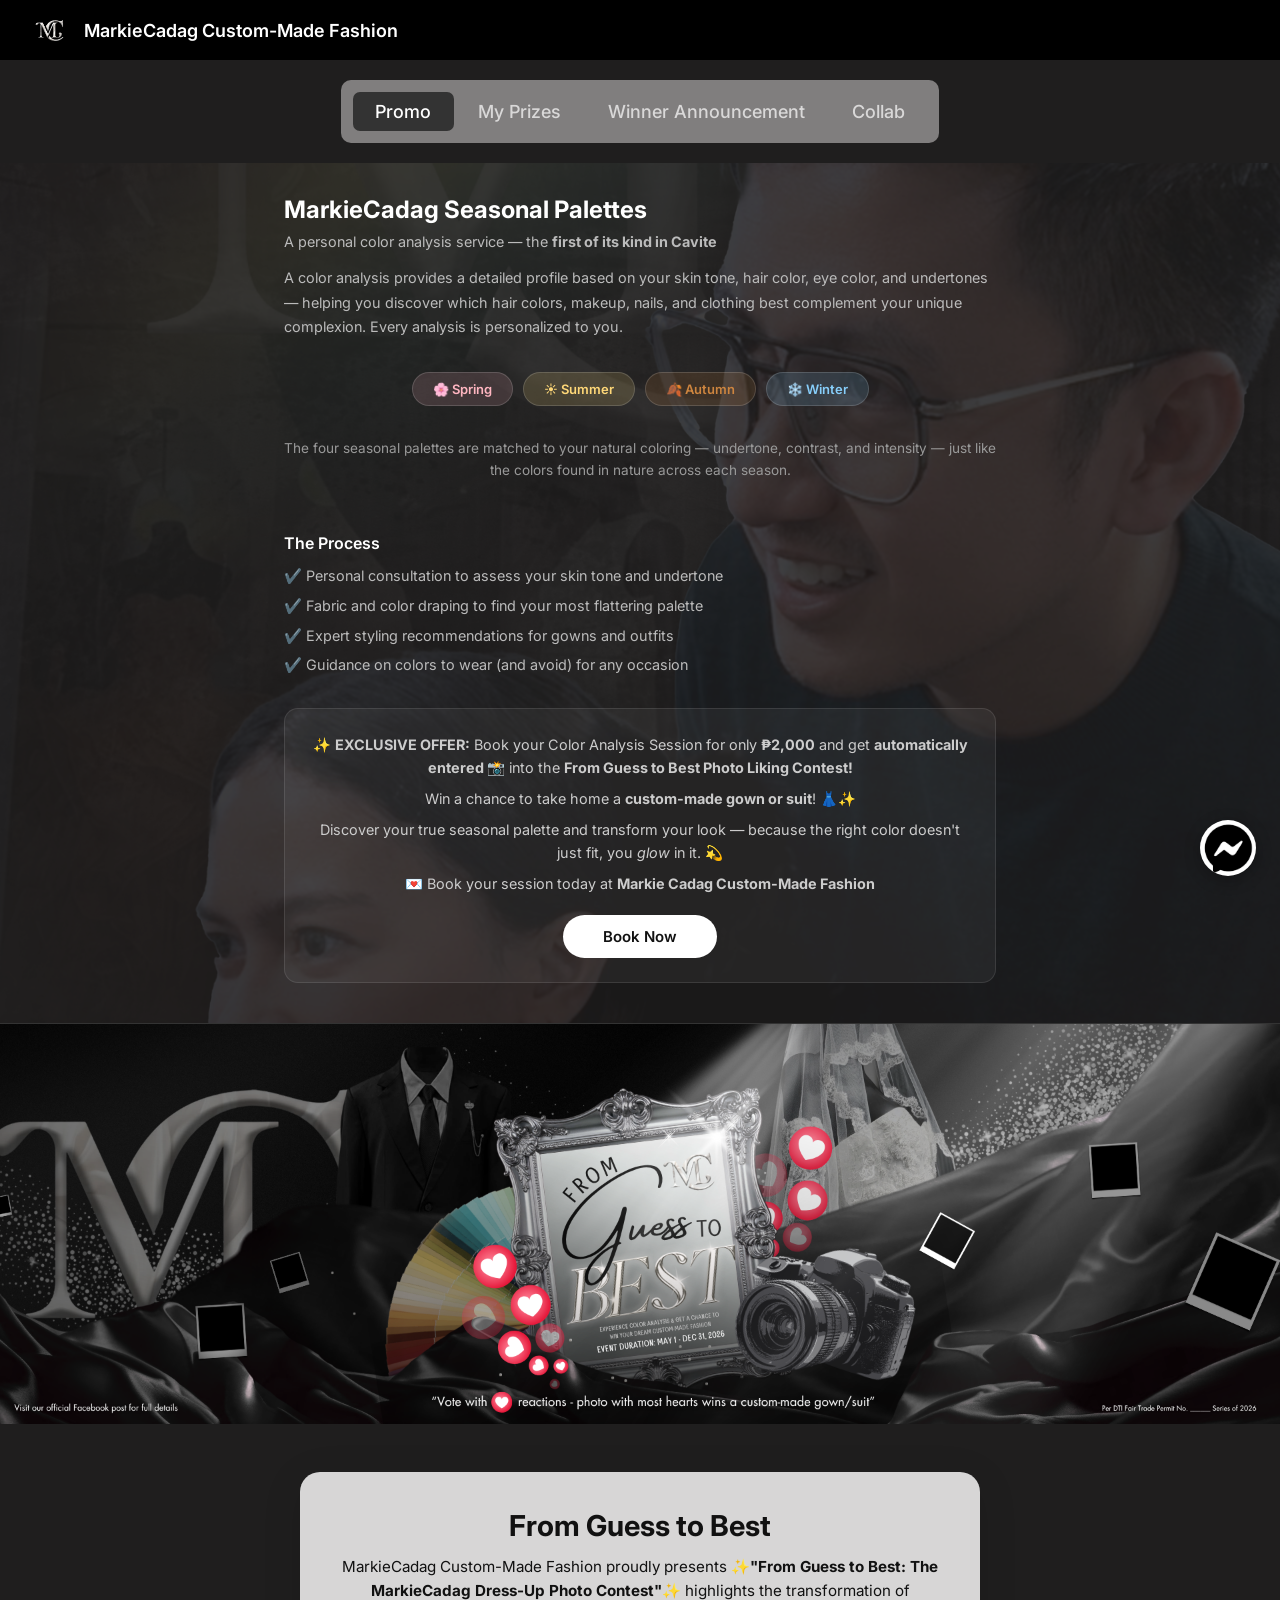
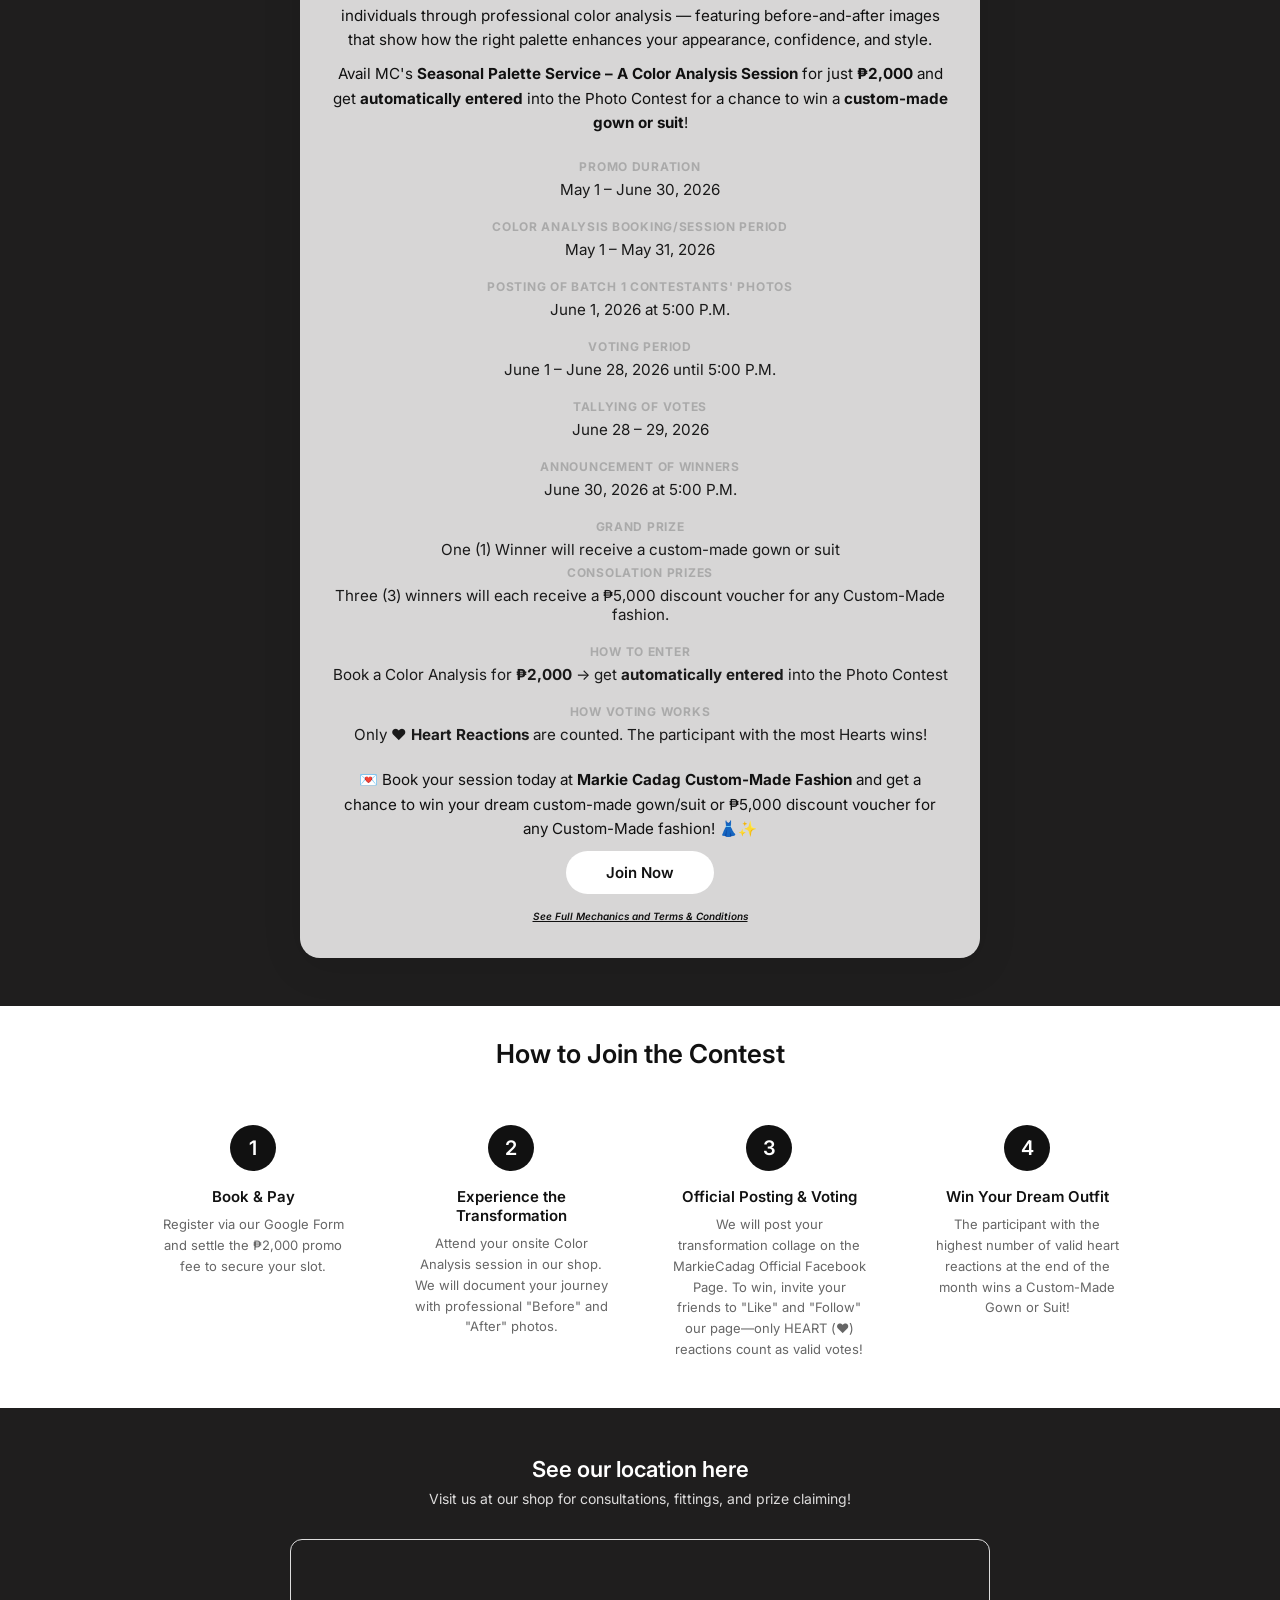
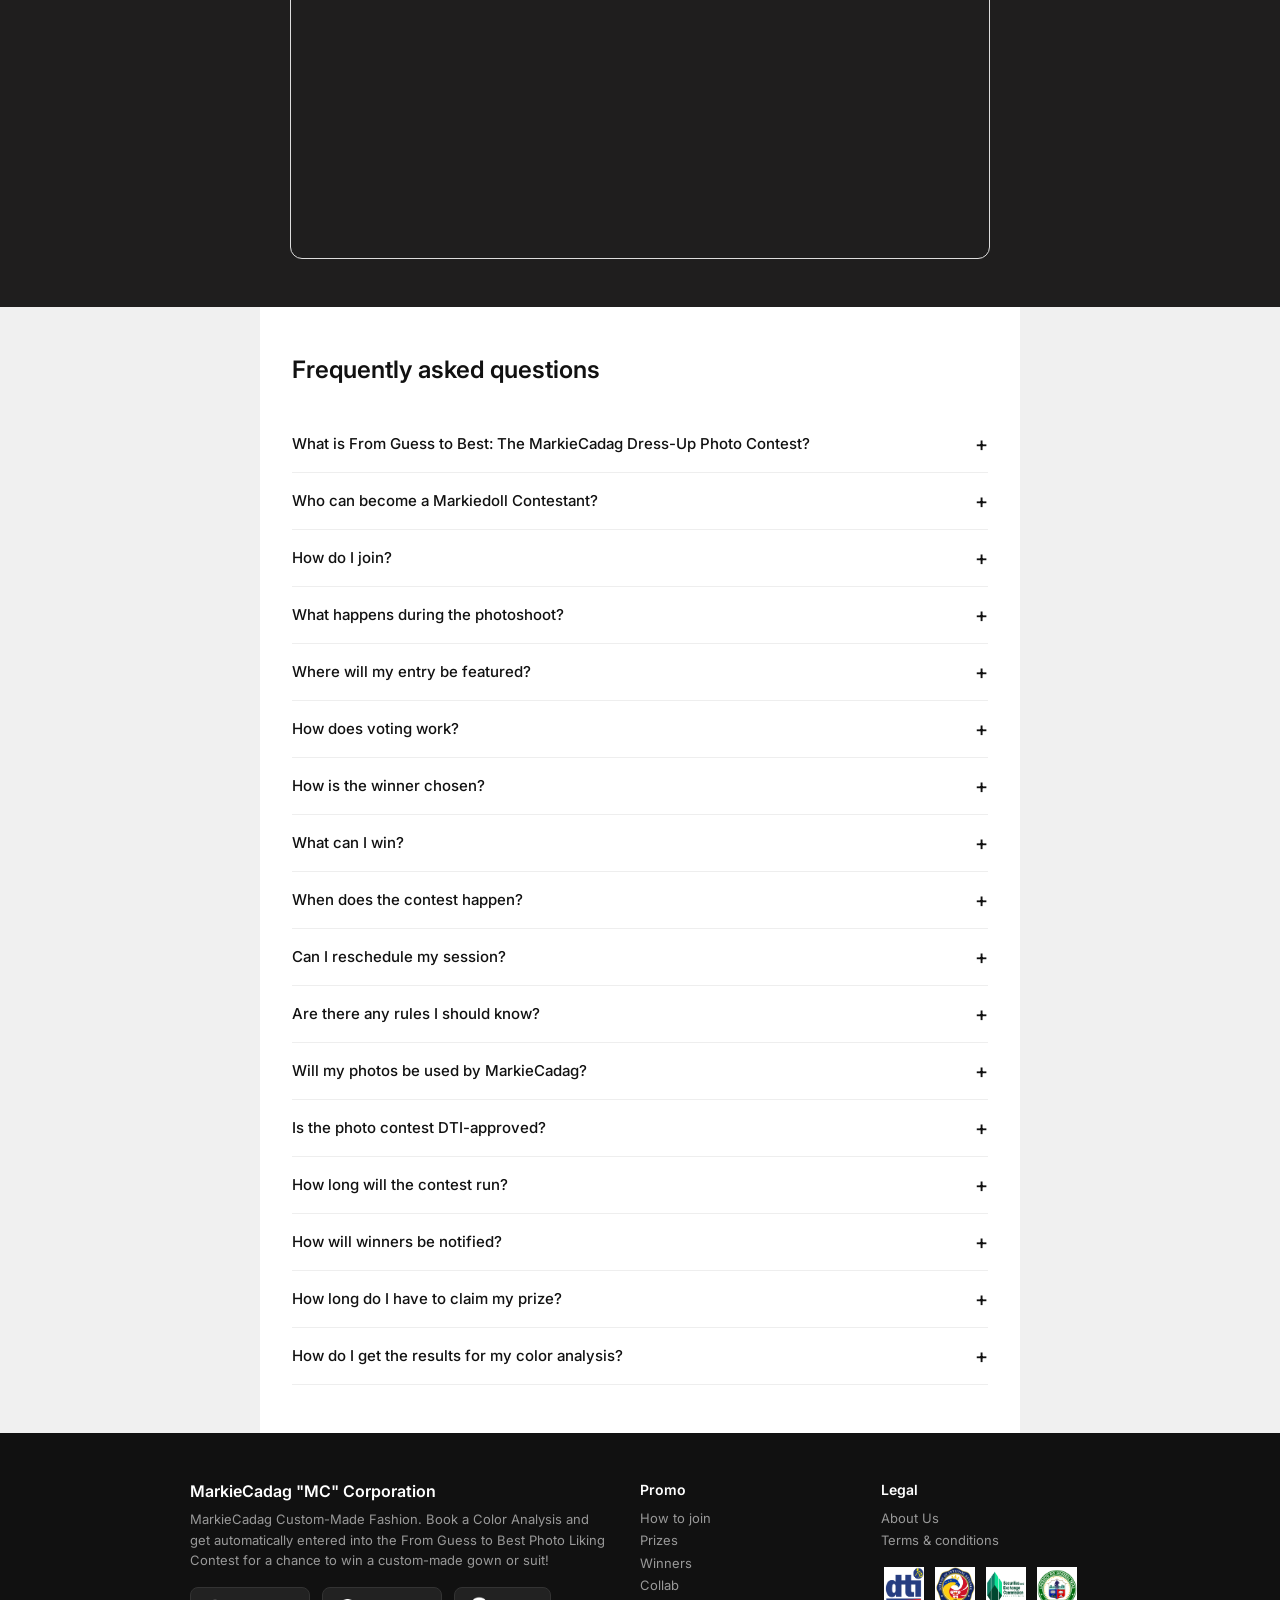
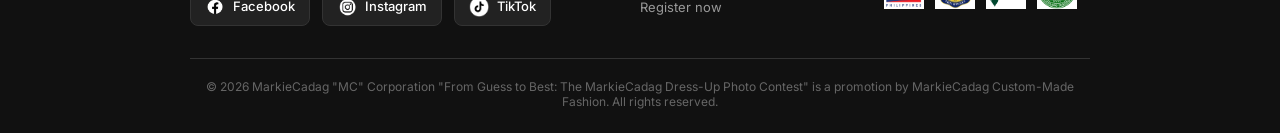
==== commit 9780dd85: "Update index.html" ====
--- a/index.html
+++ b/index.html
@@ -83,8 +83,8 @@
 <div class="promo-info-wrap">
   <div class="promo-info-card">
     <h2>From Guess to Best</h2>
-    <p>The <strong>MC: "From Guess to Best: The MarkieCadag Dress-Up Photo Contest" ✨</strong> highlights the transformation of individuals through professional color analysis — featuring before-and-after images that show how the right palette enhances your appearance, confidence, and style.</p>
-    <p>Avail MC's <strong>Seasonal Palette Service – A Color Analysis Session</strong> for just <strong>₱2,000</strong> and get <strong>automatically entered</strong> into the Photo Liking Contest for a chance to win a <strong>custom-made gown or suit</strong>!</p>
+    <p>MarkieCadag Custom-Made Fashion proudly presents ✨<strong>"From Guess to Best: The MarkieCadag Dress-Up Photo Contest"</strong>✨ highlights the transformation of individuals through professional color analysis — featuring before-and-after images that show how the right palette enhances your appearance, confidence, and style.</p>
+    <p>Avail MC's <strong>Seasonal Palette Service – A Color Analysis Session</strong> for just <strong>₱2,000</strong> and get <strong>automatically entered</strong> into the Photo Contest for a chance to win a <strong>custom-made gown or suit</strong>!</p>
     <div class="promo-details-center">
       <div class="promo-detail-block">
         <span class="promo-detail-label">Promo Duration</span>
@@ -95,41 +95,41 @@
         <span class="promo-detail-value">May 1 – May 31, 2026</span>
       </div>
       <div class="promo-detail-block">
-        <span class="promo-detail-label">Posting of Batch 1 Contestants’ Photos</span>
-        <span class="promo-detail-value">June 1, 2026 at 5:00PM</span>
+        <span class="promo-detail-label">Posting of Batch 1 Contestants' Photos</span>
+        <span class="promo-detail-value">June 1, 2026 at 5:00 P.M.</span>
       </div>
       <div class="promo-detail-block">
         <span class="promo-detail-label">Voting Period</span>
-        <span class="promo-detail-value">June 1 – June 28, 2026 until 5:00PM</span>
-      </div>
-       <div class="promo-detail-block">
+        <span class="promo-detail-value">June 1 – June 28, 2026 until 5:00 P.M.</span>
+      </div>
+      <div class="promo-detail-block">
         <span class="promo-detail-label">Tallying of Votes</span>
-        <span class="promo-detail-value">June 28 – June 29, 2026</span>
+        <span class="promo-detail-value">June 28 – 29, 2026</span>
       </div>
       <div class="promo-detail-block">
         <span class="promo-detail-label">Announcement of Winners</span>
-        <span class="promo-detail-value">June 30, 2026 at 5:00PM</span>
-      </div>
-      <div class="promo-detail-block">
-        <span class="promo-detail-label">Grand Prize (MarkieDoll of the Season)</span>
+        <span class="promo-detail-value">June 30, 2026 at 5:00 P.M.</span>
+      </div>
+      <div class="promo-detail-block">
+        <span class="promo-detail-label">Grand Prize</span>
         <ul class="promo-prize-list">
-          <li><strong>1 Winner</strong> – Free custom-made gown or suit</li>
+          <li>One (1) Winner will receive a custom-made gown or suit</li>
         </ul>
-        <span class="promo-detail-label">Consolation Prizes (MarkieDoll Seasonal Icons)</span>
+        <span class="promo-detail-label">Consolation Prizes</span>
         <ul class="promo-prize-list">
-          <li><strong>3 Winners</strong> – ₱5,000 discount voucher for any Custom-Made fashion.</li>
+          <li>Three (3) winners will each receive a ₱5,000 discount voucher for any Custom-Made fashion.</li>
         </ul>
       </div>
       <div class="promo-detail-block">
         <span class="promo-detail-label">How to Enter</span>
-        <span class="promo-detail-value">Book a Color Analysis for <strong>₱2,000</strong> → get <strong>automatically entered</strong> into the Photo Liking Contest</span>
+        <span class="promo-detail-value">Book a Color Analysis for <strong>₱2,000</strong> → get <strong>automatically entered</strong> into the Photo Contest</span>
       </div>
       <div class="promo-detail-block">
         <span class="promo-detail-label">How Voting Works</span>
         <span class="promo-detail-value">Only <strong>❤️ Heart Reactions</strong> are counted. The participant with the most Hearts wins!</span>
       </div>
     </div>
-    <p class="promo-cta-text">💌 Book your session today at <strong>Markie Cadag Custom-Made Fashion</strong> and get a chance to win your dream custom-made gown or suit! 👗✨</p>
+    <p class="promo-cta-text">💌 Book your session today at <strong>Markie Cadag Custom-Made Fashion</strong> and get a chance to win your dream custom-made gown/suit or ₱5,000 discount voucher for any Custom-Made fashion! 👗✨</p>
     <div class="promo-btn-group">
       <a class="participate-btn" href="https://docs.google.com/forms/d/e/1FAIpQLSfZwjVvJwP896r486TQmcQbe8QaKeUr9hTY--pZrmanHstMAw/viewform?usp=preview" target="_blank">Join Now</a>
     </div>
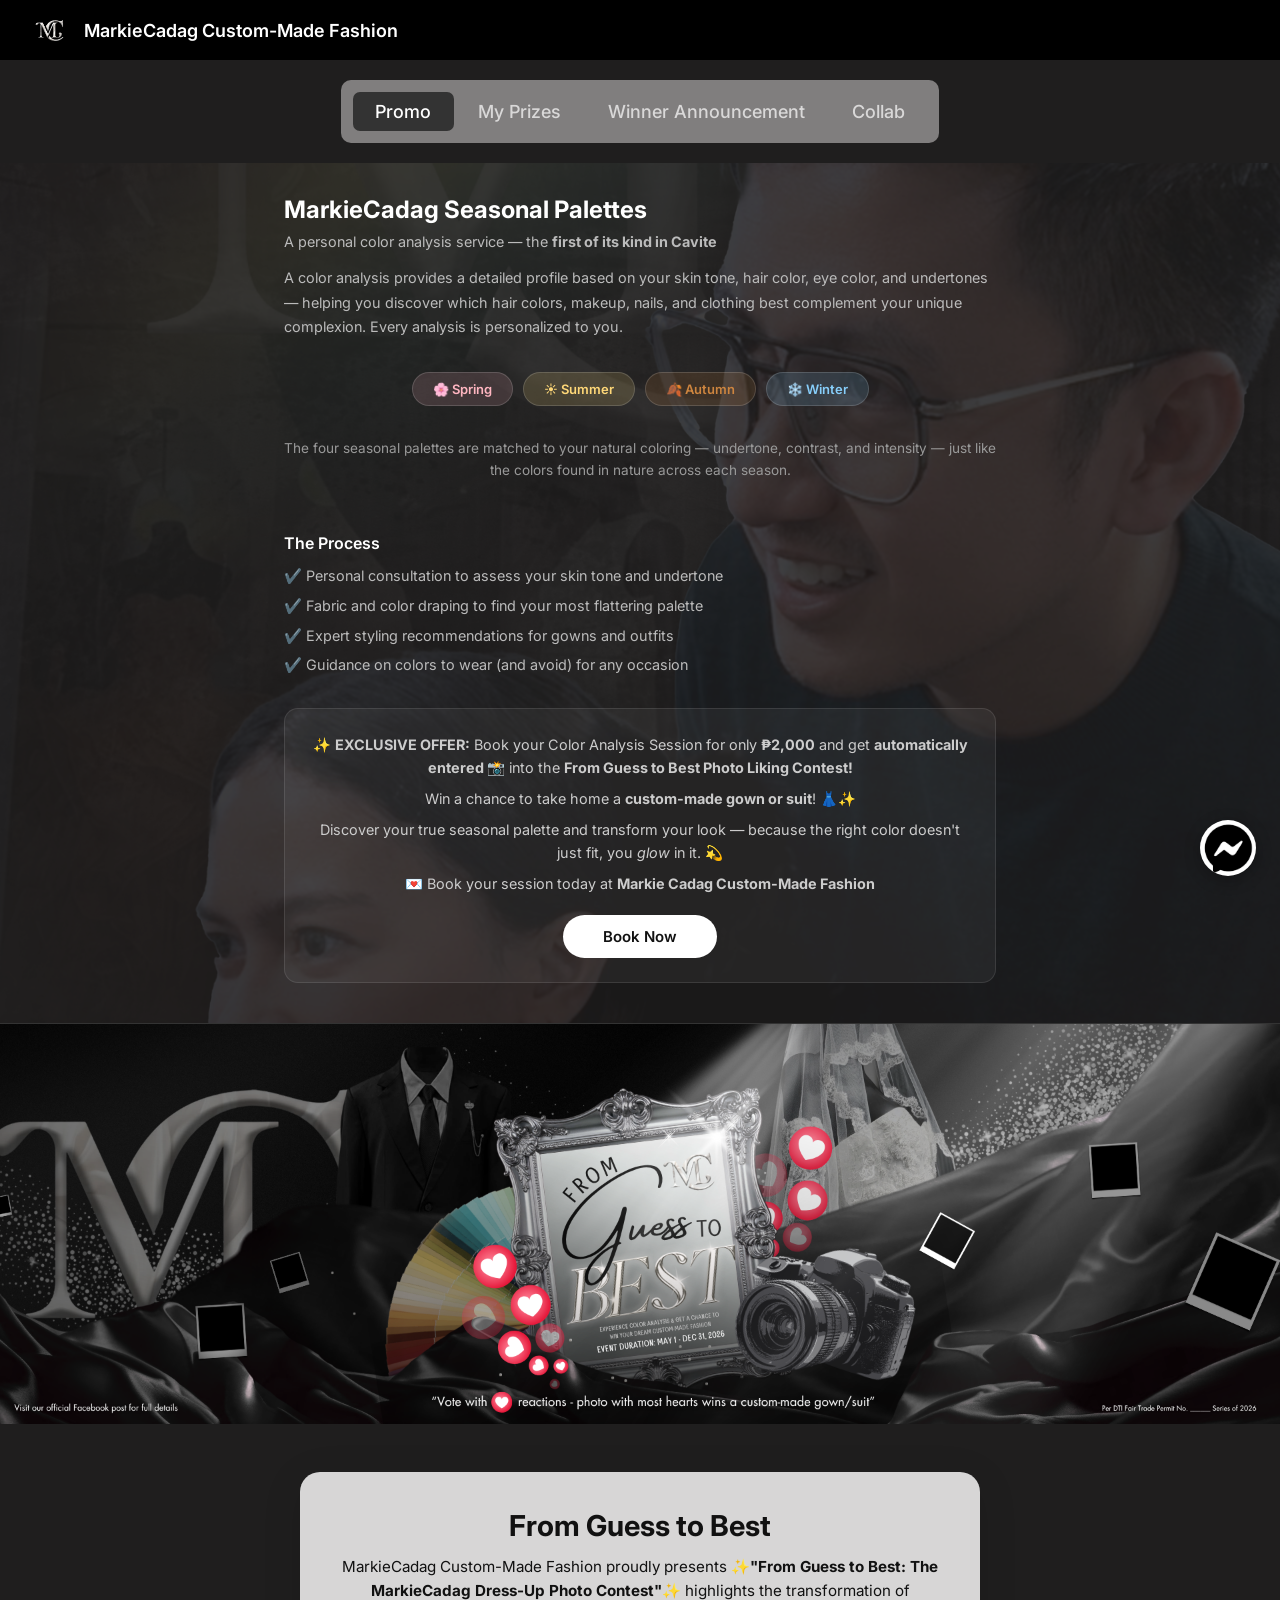
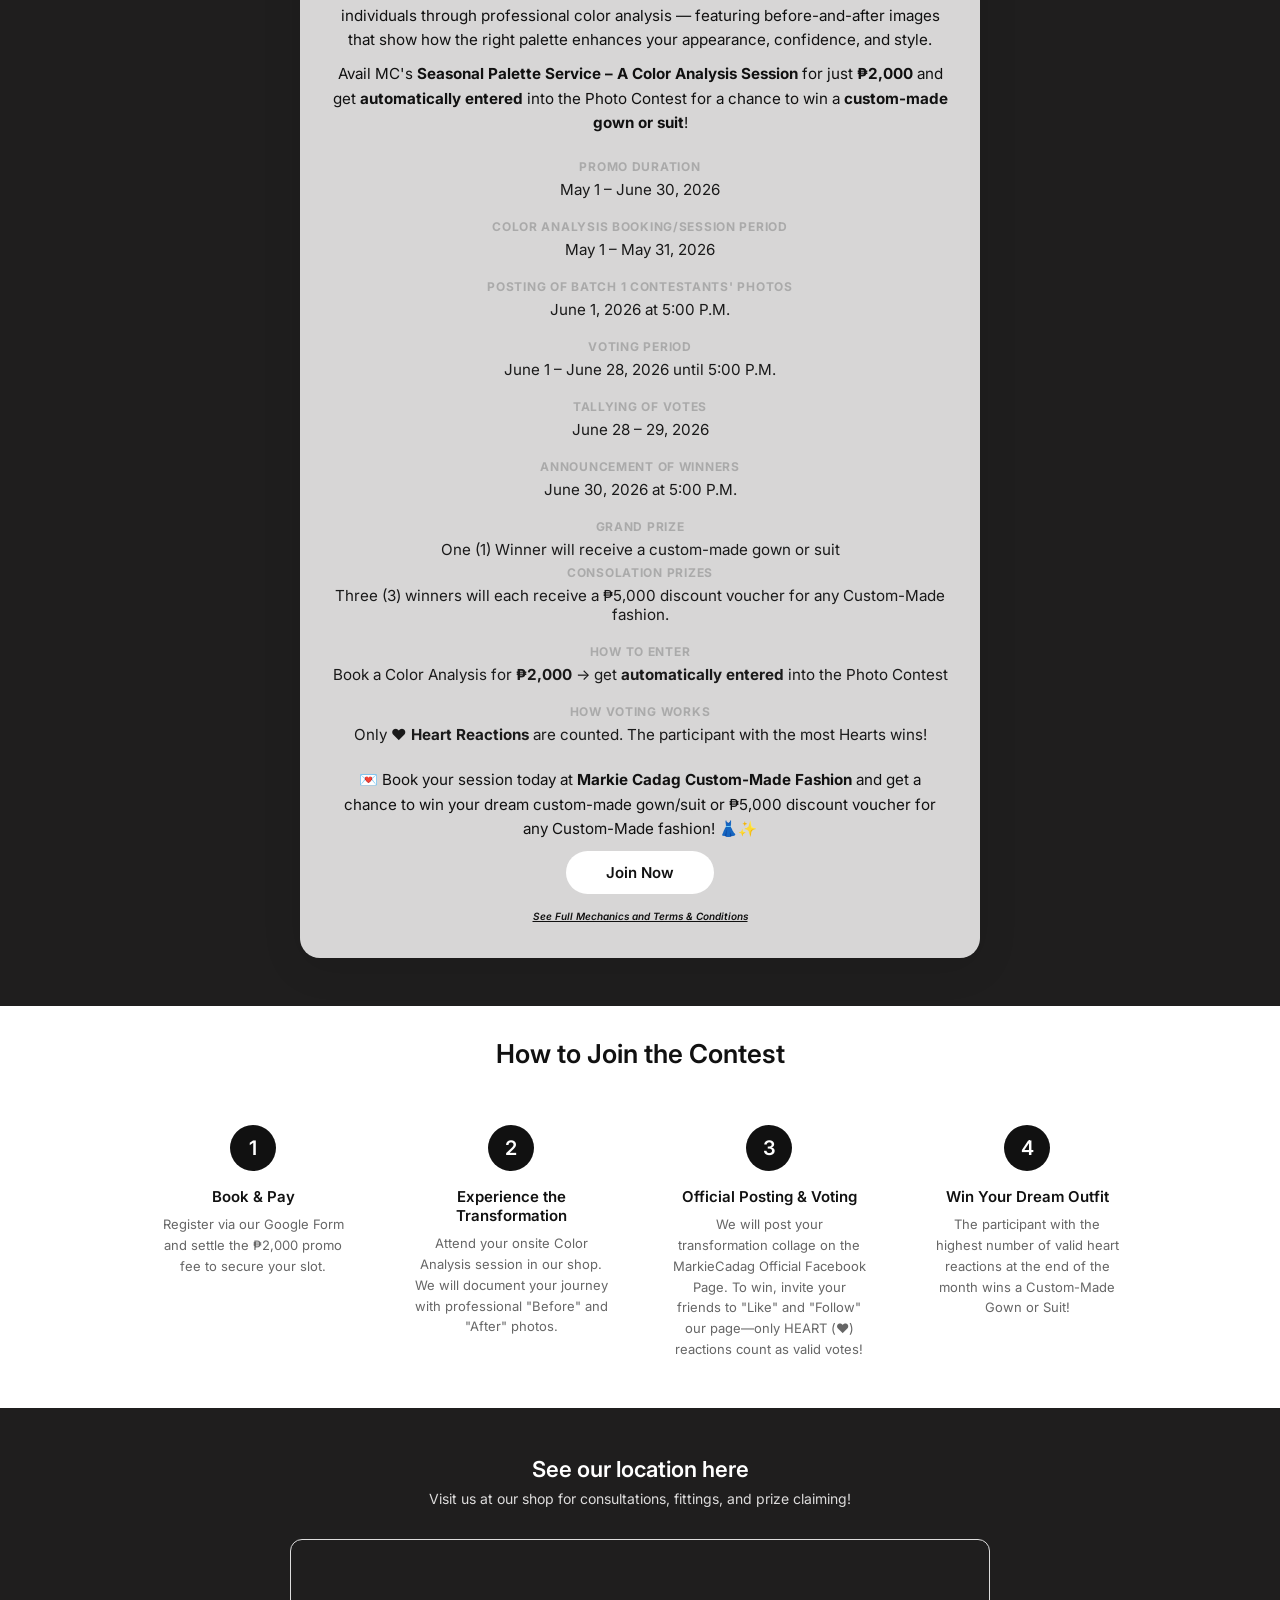
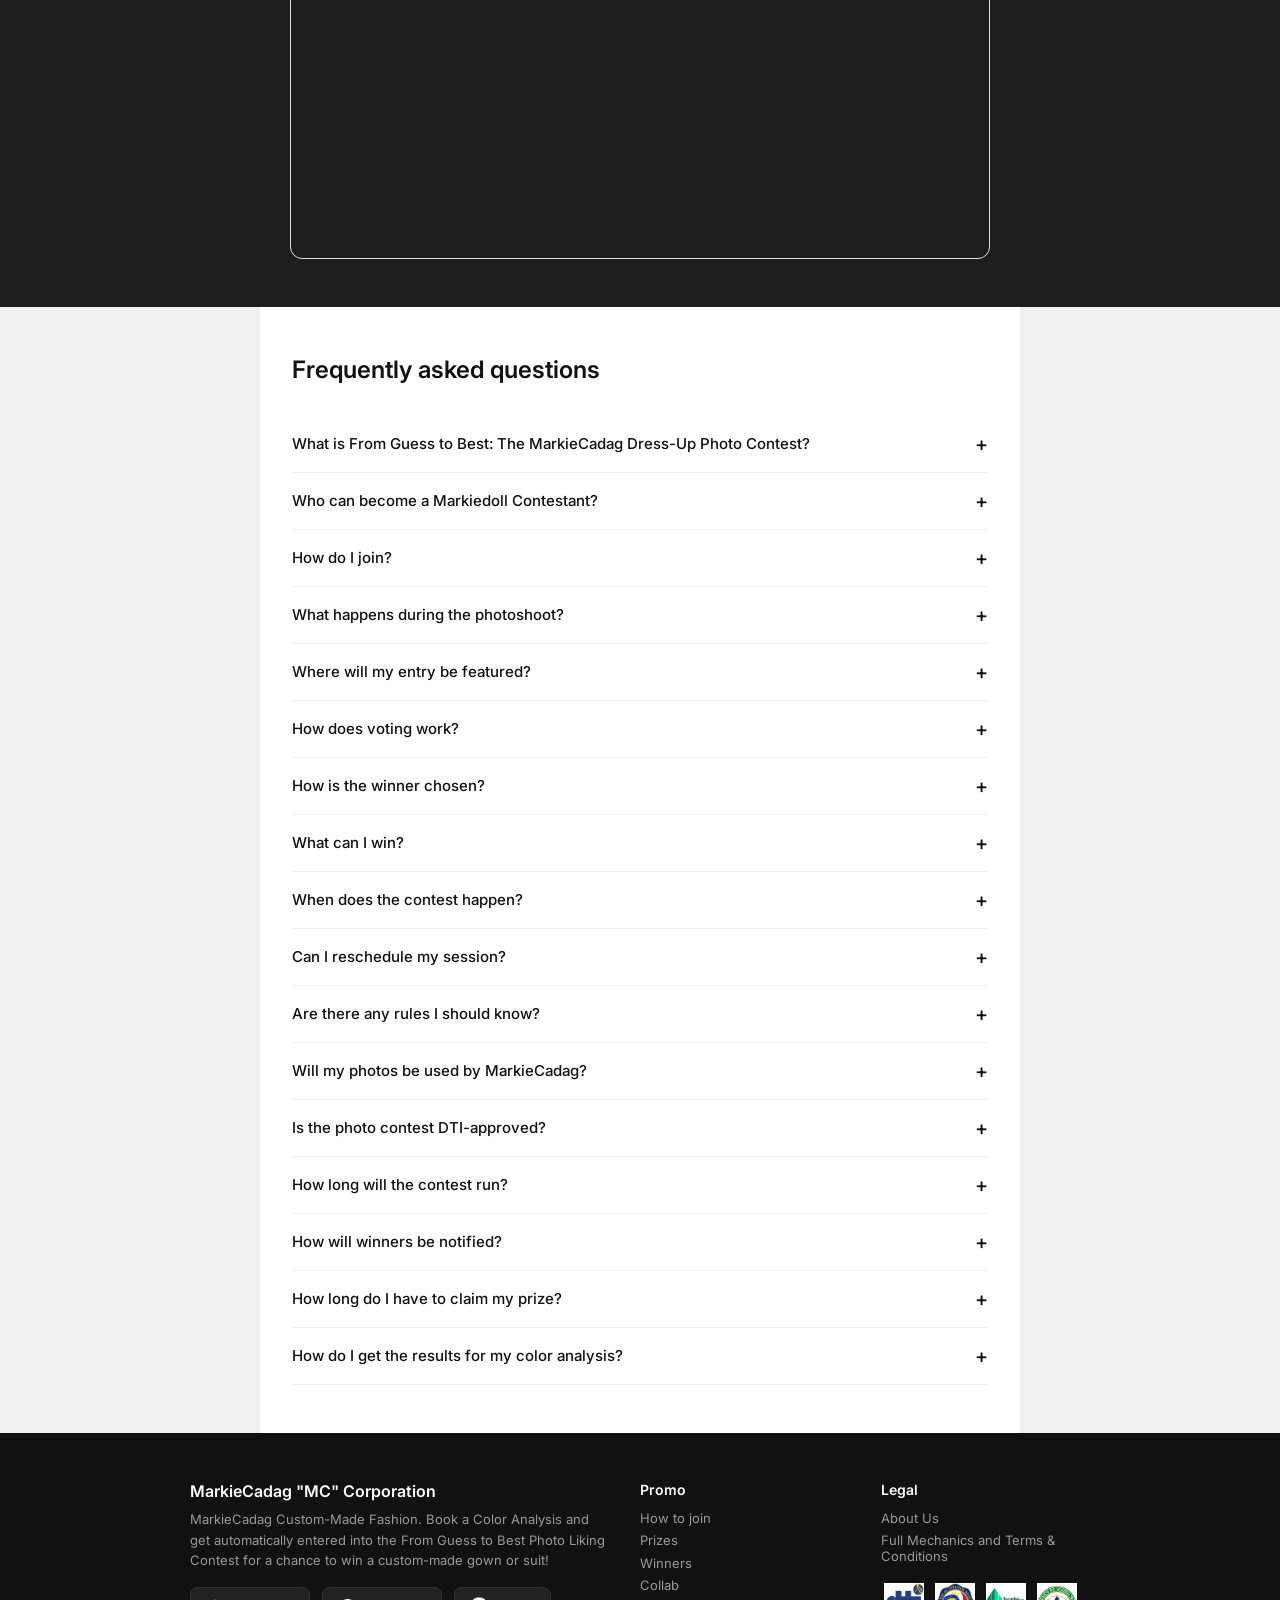
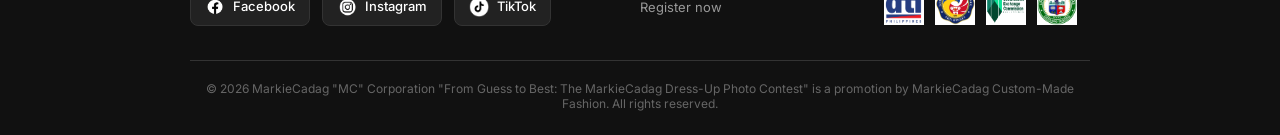
==== commit 644a39da: "seasonal > palette" ====
--- a/index.html
+++ b/index.html
@@ -534,7 +534,7 @@
       <div class="footer-col">
         <h4>Legal</h4>
         <a href="about.html">About Us</a>
-        <a href="tnc.html">Terms &amp; conditions</a>
+        <a href="tnc.html">Full Mechanics and Terms &amp; Conditions</a>
          <div class="legal-logo-wrap">
             <div class="legal-logo-grid">
               <div class="legal-logo">
